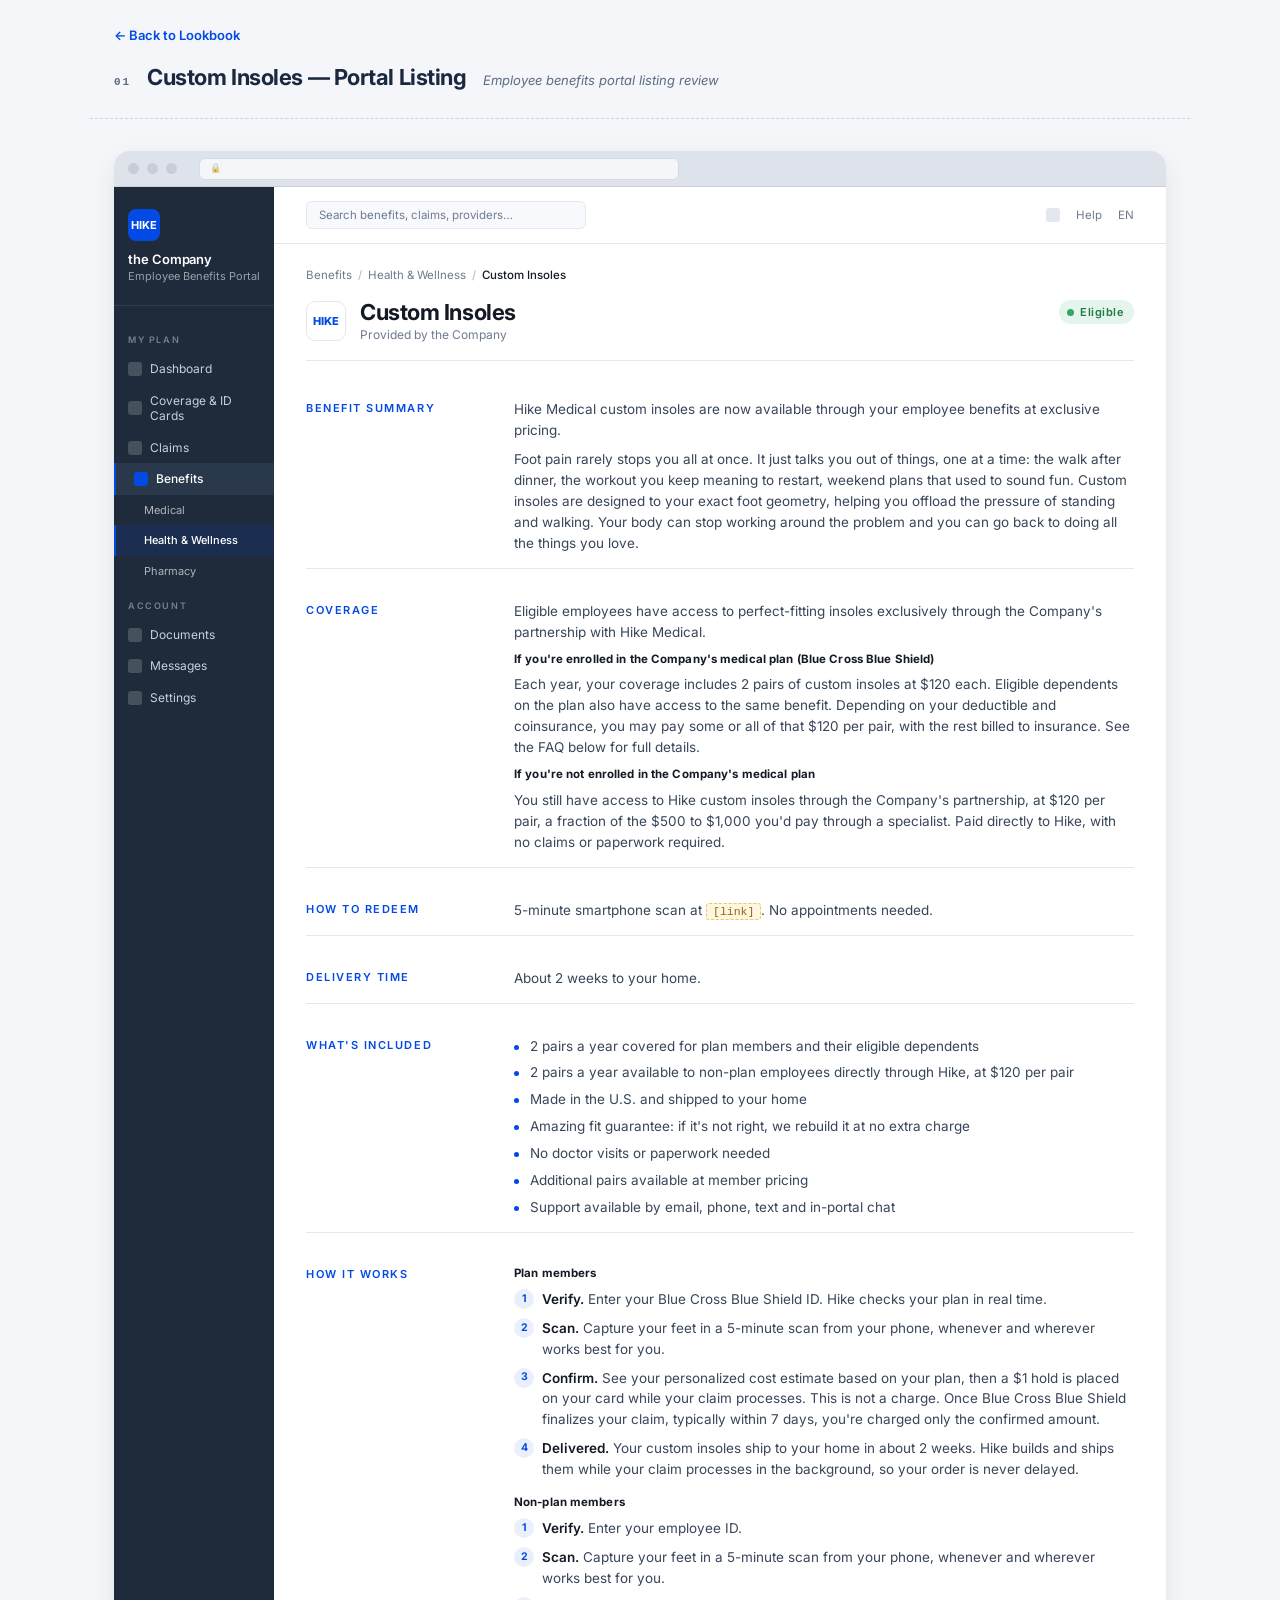
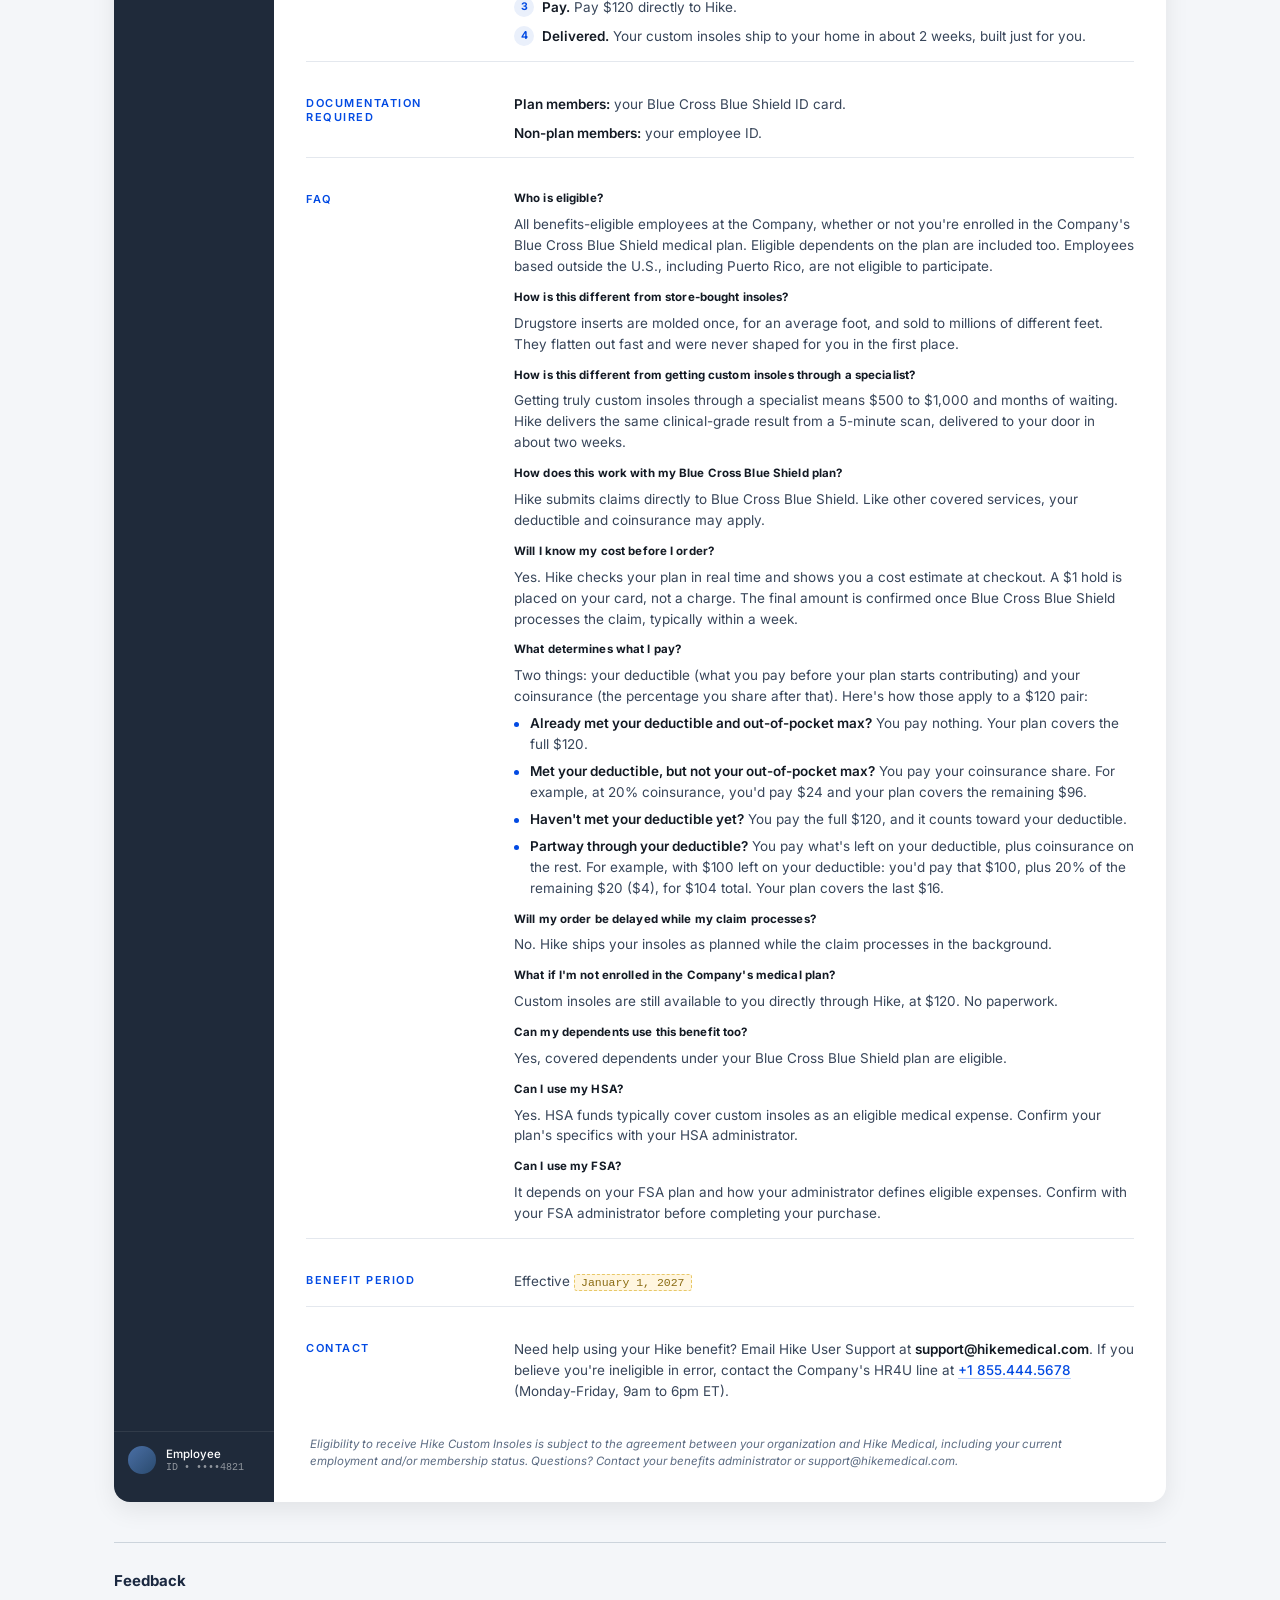
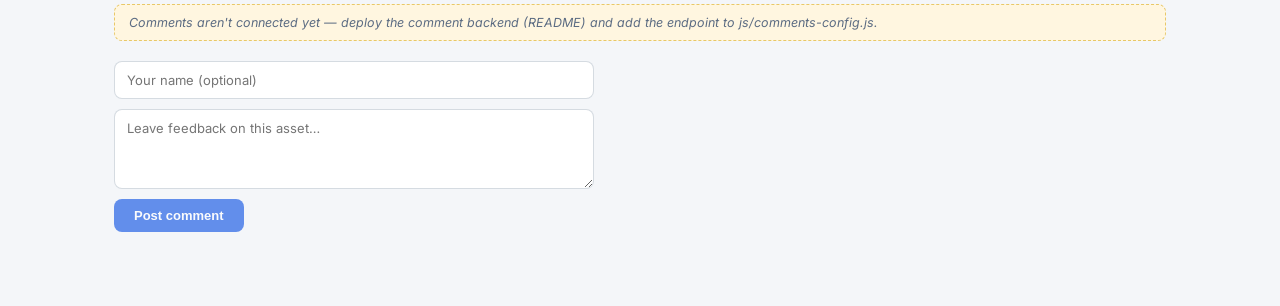
==== custom-insoles.html @ 2ae3ae47 "Add files via upload" ====
<!DOCTYPE html>
<html lang="en">
<head>
<meta charset="utf-8">
<meta name="viewport" content="width=device-width,initial-scale=1">
<title>Custom Insoles — Portal Listing Review | EMD Lookbook</title>
<link rel="preconnect" href="https://fonts.googleapis.com">
<link rel="preconnect" href="https://fonts.gstatic.com" crossorigin="">
<link href="https://fonts.googleapis.com/css2?family=Inter:wght@400;500;600;700&display=swap" rel="stylesheet">
<link rel="stylesheet" href="css/style.css">
<style>
  :root {
    --primary-navy: #1A3A5C;
    --accent-blue:  #2D6BE4;
    --hike-blue:    #024AE3;
    --light-bg:     #F4F6F9;
    --canvas-p:     #F0F2F5;
    --paper-p:      #FFFFFF;
    --body-text:    #1A2840;
    --muted:        #5B6B82;
    --hairline-p:   rgba(26, 58, 92, 0.10);
    --hairline-strong-p: rgba(26, 58, 92, 0.18);

    --portal-bg:        #EEF1F5;
    --portal-surface:   #FFFFFF;
    --portal-rail:      #1F2A3A;
    --portal-rail-soft: #2A384B;
    --portal-rail-text: #C8D0DC;
    --portal-accent:    #024AE3;
    --portal-ink:       #131A24;
    --portal-ink-2:     #38465A;
    --portal-muted:     #6E7B8F;
    --portal-line:      #E4E8EE;
    --portal-row-alt:   #F7F9FC;
    --portal-eligible-bg: #E5F5EC;
    --portal-eligible-fg: #1F7A45;
    --portal-eligible-dot: #2EA868;
  }
  img { max-width: 100%; display: block; }

  .pair { display: grid; grid-template-columns: 1fr; gap: 40px; align-items: start; max-width: 1400px; }
  .col { display: flex; flex-direction: column; }

  .portal {
    background: var(--portal-bg);
    border-radius: 16px;
    overflow: hidden;
    box-shadow: 0 8px 24px rgba(0,0,0,0.08);
    display: grid;
    grid-template-columns: 160px 1fr;
    min-height: 880px;
  }

  .portal-window {
    grid-column: 1 / -1;
    height: 36px;
    background: #DEE3EB;
    border-bottom: 1px solid #C8CFD9;
    display: flex; align-items: center;
    padding: 0 14px;
    gap: 8px;
  }
  .portal-window .dot { width: 11px; height: 11px; border-radius: 50%; background: #C9CED6; }
  .portal-window .url {
    margin-left: 14px;
    background: #F4F6F9;
    border: 1px solid #D5DBE4;
    border-radius: 6px;
    height: 22px;
    flex: 1;
    max-width: 480px;
    display: flex; align-items: center;
    padding: 0 10px;
    font-family: ui-monospace,'SF Mono',Menlo,monospace;
    font-size: 11px;
    color: var(--portal-muted);
  }
  .portal-window .url::before { content: "🔒"; font-size: 9px; margin-right: 6px; opacity: 0.6; }

  .portal-rail { background: var(--portal-rail); color: var(--portal-rail-text); padding: 22px 0; display: flex; flex-direction: column; }
  .portal-rail .brand { padding: 0 14px 22px; border-bottom: 1px solid rgba(255,255,255,0.08); margin-bottom: 14px; }
  .portal-rail .brand .org-mark {
    width: 32px; height: 32px;
    background: var(--portal-accent);
    border-radius: 8px;
    display: flex; align-items: center; justify-content: center;
    color: #fff; font-weight: 700; font-size: 11px;
    letter-spacing: -0.01em;
    margin-bottom: 10px;
  }
  .portal-rail .brand .org-name { font-size: 13px; font-weight: 600; color: #fff; letter-spacing: -0.005em; }
  .portal-rail .brand .org-sub { font-size: 11px; color: rgba(255,255,255,0.55); margin-top: 2px; }
  .portal-rail .nav-label { font-size: 9px; letter-spacing: 0.18em; text-transform: uppercase; font-weight: 600; color: rgba(255,255,255,0.4); padding: 14px 14px 8px; }
  .portal-rail nav a { display: flex; align-items: center; gap: 8px; padding: 8px 14px; font-size: 12px; color: var(--portal-rail-text); text-decoration: none; line-height: 1.3; }
  .portal-rail nav a .icn { width: 14px; height: 14px; flex-shrink: 0; border-radius: 3px; background: rgba(255,255,255,0.18); }
  .portal-rail nav a.active { background: var(--portal-rail-soft); color: #fff; font-weight: 500; border-left: 2px solid var(--portal-accent); padding-left: 18px; }
  .portal-rail nav a.active .icn { background: var(--portal-accent); }
  .portal-rail nav a.sub { padding-left: 30px; font-size: 11px; color: rgba(255,255,255,0.65); }
  .portal-rail nav a.sub.active { color: #fff; font-weight: 500; background: rgba(2,74,227,0.14); border-left: 2px solid var(--portal-accent); padding-left: 28px; }

  .portal-rail .member-card { margin-top: auto; padding: 14px 14px 6px; border-top: 1px solid rgba(255,255,255,0.08); display: flex; align-items: center; gap: 10px; }
  .portal-rail .member-card .avatar { width: 28px; height: 28px; border-radius: 50%; background: linear-gradient(135deg, #4A6FA5, #2A4A6E); flex-shrink: 0; }
  .portal-rail .member-card .who { font-size: 11.5px; color: #fff; font-weight: 500; }
  .portal-rail .member-card .id { font-size: 10px; color: rgba(255,255,255,0.5); font-family: ui-monospace,'SF Mono',Menlo,monospace; margin-top: 1px; }

  .portal-main { background: var(--portal-surface); padding: 0; display: flex; flex-direction: column; }
  .portal-topbar { display: flex; align-items: center; justify-content: space-between; padding: 14px 32px; border-bottom: 1px solid var(--portal-line); font-size: 12px; color: var(--portal-muted); }
  .portal-topbar .search { background: var(--portal-row-alt); border: 1px solid var(--portal-line); border-radius: 6px; padding: 6px 12px; width: 280px; font-size: 11.5px; color: var(--portal-muted); }
  .portal-topbar .top-right { display: flex; align-items: center; gap: 16px; font-size: 11.5px; }
  .portal-topbar .bell { width: 14px; height: 14px; border-radius: 3px; background: var(--portal-line); }

  .portal-body { padding: 24px 32px 32px; flex: 1; }
  .portal-crumbs { font-size: 11.5px; color: var(--portal-muted); margin-bottom: 18px; display: flex; align-items: center; gap: 6px; flex-wrap: wrap; }
  .portal-crumbs .sep { opacity: 0.55; }
  .portal-crumbs .here { color: var(--portal-ink); font-weight: 500; }

  .portal-header { display: flex; align-items: flex-start; justify-content: space-between; gap: 24px; padding-bottom: 18px; border-bottom: 1px solid var(--portal-line); margin-bottom: 24px; }
  .portal-title-row { display: flex; align-items: center; gap: 14px; }
  .portal-title-row .logo-mark { width: 40px; height: 40px; border-radius: 9px; background: #fff; border: 1px solid var(--portal-line); display: flex; align-items: center; justify-content: center; flex-shrink: 0; overflow: hidden; }
  .portal-title h3 { font-size: 22px; font-weight: 700; letter-spacing: -0.02em; color: var(--portal-ink); line-height: 1.15; }
  .portal-title .vendor { font-size: 12px; color: var(--portal-muted); margin-top: 2px; }

  .pill-eligible { display: inline-flex; align-items: center; gap: 6px; background: var(--portal-eligible-bg); color: var(--portal-eligible-fg); font-size: 11px; font-weight: 600; letter-spacing: 0.04em; padding: 5px 10px 5px 8px; border-radius: 999px; flex-shrink: 0; }
  .pill-eligible::before { content: ""; width: 7px; height: 7px; border-radius: 50%; background: var(--portal-eligible-dot); }

  .dl { display: grid; grid-template-columns: 1fr; gap: 18px; }
  .dl .row { display: grid; grid-template-columns: 180px 1fr; gap: 28px; padding: 14px 0; border-bottom: 1px solid var(--portal-line); align-items: start; }
  .dl .row:last-of-type { border-bottom: none; }
  .dl dt { font-size: 11px; letter-spacing: 0.14em; text-transform: uppercase; color: var(--portal-accent); font-weight: 600; padding-top: 2px; }
  .dl dd { font-size: 13.5px; line-height: 1.55; color: var(--portal-ink-2); }
  .dl dd p + p { margin-top: 8px; }
  .dl dd ul { list-style: none; padding: 0; margin: 0; display: flex; flex-direction: column; gap: 6px; }
  .dl dd ul li { position: relative; padding-left: 16px; }
  .dl dd ul li::before { content: ""; position: absolute; left: 0; top: 9px; width: 5px; height: 5px; background: var(--portal-accent); border-radius: 50%; }
  .dl dd ol { list-style: none; padding: 0; margin: 0; counter-reset: step; display: flex; flex-direction: column; gap: 8px; }
  .dl dd ol li { counter-increment: step; position: relative; padding-left: 28px; }
  .dl dd ol li::before { content: counter(step); position: absolute; left: 0; top: 0; width: 20px; height: 20px; background: #EAF0FB; color: var(--portal-accent); font-size: 10.5px; font-weight: 700; border-radius: 50%; display: flex; align-items: center; justify-content: center; font-family: 'Inter', sans-serif; }
  .dl dd a.url-link { color: var(--portal-accent); text-decoration: none; font-weight: 500; border-bottom: 1px solid rgba(2,74,227,0.25); }
  .dl dd .placeholder { background: #FFF6E0; color: #8A6B12; font-family: ui-monospace,'SF Mono',Menlo,monospace; font-size: 11.5px; padding: 1px 6px; border-radius: 3px; border: 1px dashed #E8C868; }
  .dl dd .strong { color: var(--portal-ink); font-weight: 600; }
  .dl dd .subhead { display: block; font-size: 11.5px; font-weight: 700; color: var(--portal-ink); margin-bottom: 6px; letter-spacing: 0.01em; }

  .portal-footer-info { margin-top: 24px; padding: 14px 16px; background: var(--portal-row-alt); border: 1px solid var(--portal-line); border-radius: 8px; display: flex; align-items: flex-start; gap: 12px; font-size: 12px; color: var(--portal-muted); line-height: 1.5; }
  .portal-footer-info .ico { width: 16px; height: 16px; flex-shrink: 0; border-radius: 50%; background: var(--portal-line); color: var(--portal-muted); font-size: 10px; font-weight: 700; display: flex; align-items: center; justify-content: center; margin-top: 1px; }

  .portal-disclaimer { margin-top: 20px; font-size: 11.5px; font-style: italic; color: var(--muted); line-height: 1.5; padding: 0 4px; }
</style>
</head>
<body>

<div class="subpage-bar"><a href="index.html">← Back to Lookbook</a></div>
<div class="subpage-title">
  <span class="num">01</span>
  <h2>Custom Insoles — Portal Listing</h2>
  <span class="desc">Employee benefits portal listing review</span>
</div>

<div class="subpage-content">

  <div style="max-width:1400px; margin:0 auto;">
    <div class="portal">
            <div class="portal-window">
              <span class="dot"></span><span class="dot"></span><span class="dot"></span>
              <div class="url"></div>
            </div>

            <aside class="portal-rail">
              <div class="brand">
                <div class="org-mark">HIKE</div>
                <div class="org-name">the Company</div>
                <div class="org-sub">Employee Benefits Portal</div>
              </div>
              <div class="nav-label">My Plan</div>
              <nav>
                <a href="#"><span class="icn"></span>Dashboard</a>
                <a href="#"><span class="icn"></span>Coverage &amp; ID Cards</a>
                <a href="#"><span class="icn"></span>Claims</a>
                <a href="#" class="active"><span class="icn"></span>Benefits</a>
                <a href="#" class="sub">Medical</a>
                <a href="#" class="sub active">Health &amp; Wellness</a>
                <a href="#" class="sub">Pharmacy</a>
              </nav>
              <div class="nav-label">Account</div>
              <nav>
                <a href="#"><span class="icn"></span>Documents</a>
                <a href="#"><span class="icn"></span>Messages</a>
                <a href="#"><span class="icn"></span>Settings</a>
              </nav>

              <div class="member-card">
                <div class="avatar"></div>
                <div>
                  <div class="who">Employee</div>
                  <div class="id">ID • ••••4821</div>
                </div>
              </div>
            </aside>

            <div class="portal-main">
              <div class="portal-topbar">
                <div class="search">Search benefits, claims, providers…</div>
                <div class="top-right">
                  <span class="bell"></span>
                  <span>Help</span>
                  <span>EN</span>
                </div>
              </div>

              <div class="portal-body">
                <div class="portal-crumbs">
                  <span>Benefits</span><span class="sep">/</span>
                  <span>Health &amp; Wellness</span><span class="sep">/</span>
                  <span class="here">Custom Insoles</span>
                </div>

                <div class="portal-header">
                  <div class="portal-title-row">
                    <div class="logo-mark"><span style="font-family:Inter,sans-serif;font-weight:800;font-size:11px;letter-spacing:-0.02em;color:#024AE3;">HIKE</span></div>
                    <div class="portal-title">
                      <h3>Custom Insoles</h3>
                      <div class="vendor">Provided by the Company</div>
                    </div>
                  </div>
                  <span class="pill-eligible">Eligible</span>
                </div>

                <dl class="dl">
                  <div class="row">
                    <dt>Benefit Summary</dt>
                    <dd>
                      <p>Hike Medical custom insoles are now available through your employee benefits at exclusive pricing.</p>
                      <p>Foot pain rarely stops you all at once. It just talks you out of things, one at a time: the walk after dinner, the workout you keep meaning to restart, weekend plans that used to sound fun. Custom insoles are designed to your exact foot geometry, helping you offload the pressure of standing and walking. Your body can stop working around the problem and you can go back to doing all the things you love.</p>
                    </dd>
                  </div>

                  <div class="row">
                    <dt>Coverage</dt>
                    <dd>
                      <p>Eligible employees have access to perfect-fitting insoles exclusively through the Company's partnership with Hike Medical.</p>
                      <p><span class="subhead">If you're enrolled in the Company's medical plan (Blue Cross Blue Shield)</span>Each year, your coverage includes 2 pairs of custom insoles at $120 each. Eligible dependents on the plan also have access to the same benefit. Depending on your deductible and coinsurance, you may pay some or all of that $120 per pair, with the rest billed to insurance. See the FAQ below for full details.</p>
                      <p><span class="subhead">If you're not enrolled in the Company's medical plan</span>You still have access to Hike custom insoles through the Company's partnership, at $120 per pair, a fraction of the $500 to $1,000 you'd pay through a specialist. Paid directly to Hike, with no claims or paperwork required.</p>
                    </dd>
                  </div>

                  <div class="row">
                    <dt>How to Redeem</dt>
                    <dd>5-minute smartphone scan at <span class="placeholder">[link]</span>. No appointments needed.</dd>
                  </div>

                  <div class="row">
                    <dt>Delivery Time</dt>
                    <dd>About 2 weeks to your home.</dd>
                  </div>

                  <div class="row">
                    <dt>What's Included</dt>
                    <dd>
                      <ul>
                        <li>2 pairs a year covered for plan members and their eligible dependents</li>
                        <li>2 pairs a year available to non-plan employees directly through Hike, at $120 per pair</li>
                        <li>Made in the U.S. and shipped to your home</li>
                        <li>Amazing fit guarantee: if it's not right, we rebuild it at no extra charge</li>
                        <li>No doctor visits or paperwork needed</li>
                        <li>Additional pairs available at member pricing</li>
                        <li>Support available by email, phone, text and in-portal chat</li>
                      </ul>
                    </dd>
                  </div>

                  <div class="row">
                    <dt>How It Works</dt>
                    <dd>
                      <p><span class="subhead">Plan members</span></p>
                      <ol>
                        <li><span class="strong">Verify.</span> Enter your Blue Cross Blue Shield ID. Hike checks your plan in real time.</li>
                        <li><span class="strong">Scan.</span> Capture your feet in a 5-minute scan from your phone, whenever and wherever works best for you.</li>
                        <li><span class="strong">Confirm.</span> See your personalized cost estimate based on your plan, then a $1 hold is placed on your card while your claim processes. This is not a charge. Once Blue Cross Blue Shield finalizes your claim, typically within 7 days, you're charged only the confirmed amount.</li>
                        <li><span class="strong">Delivered.</span> Your custom insoles ship to your home in about 2 weeks. Hike builds and ships them while your claim processes in the background, so your order is never delayed.</li>
                      </ol>
                      <p style="margin-top:14px;"><span class="subhead">Non-plan members</span></p>
                      <ol>
                        <li><span class="strong">Verify.</span> Enter your employee ID.</li>
                        <li><span class="strong">Scan.</span> Capture your feet in a 5-minute scan from your phone, whenever and wherever works best for you.</li>
                        <li><span class="strong">Pay.</span> Pay $120 directly to Hike.</li>
                        <li><span class="strong">Delivered.</span> Your custom insoles ship to your home in about 2 weeks, built just for you.</li>
                      </ol>
                    </dd>
                  </div>

                  <div class="row">
                    <dt>Documentation Required</dt>
                    <dd>
                      <p><span class="strong">Plan members:</span> your Blue Cross Blue Shield ID card.</p>
                      <p style="margin-top:8px;"><span class="strong">Non-plan members:</span> your employee ID.</p>
                    </dd>
                  </div>

                  <div class="row">
                    <dt>FAQ</dt>
                    <dd>
                      <p><span class="subhead">Who is eligible?</span>All benefits-eligible employees at the Company, whether or not you're enrolled in the Company's Blue Cross Blue Shield medical plan. Eligible dependents on the plan are included too. Employees based outside the U.S., including Puerto Rico, are not eligible to participate.</p>
                      <p style="margin-top:12px;"><span class="subhead">How is this different from store-bought insoles?</span>Drugstore inserts are molded once, for an average foot, and sold to millions of different feet. They flatten out fast and were never shaped for you in the first place.</p>
                      <p style="margin-top:12px;"><span class="subhead">How is this different from getting custom insoles through a specialist?</span>Getting truly custom insoles through a specialist means $500 to $1,000 and months of waiting. Hike delivers the same clinical-grade result from a 5-minute scan, delivered to your door in about two weeks.</p>
                      <p style="margin-top:12px;"><span class="subhead">How does this work with my Blue Cross Blue Shield plan?</span>Hike submits claims directly to Blue Cross Blue Shield. Like other covered services, your deductible and coinsurance may apply.</p>
                      <p style="margin-top:12px;"><span class="subhead">Will I know my cost before I order?</span>Yes. Hike checks your plan in real time and shows you a cost estimate at checkout. A $1 hold is placed on your card, not a charge. The final amount is confirmed once Blue Cross Blue Shield processes the claim, typically within a week.</p>
                      <p style="margin-top:12px;"><span class="subhead">What determines what I pay?</span>Two things: your deductible (what you pay before your plan starts contributing) and your coinsurance (the percentage you share after that). Here's how those apply to a $120 pair:</p>
                      <ul style="margin-top:6px;">
                        <li><span class="strong">Already met your deductible and out-of-pocket max?</span> You pay nothing. Your plan covers the full $120.</li>
                        <li><span class="strong">Met your deductible, but not your out-of-pocket max?</span> You pay your coinsurance share. For example, at 20% coinsurance, you'd pay $24 and your plan covers the remaining $96.</li>
                        <li><span class="strong">Haven't met your deductible yet?</span> You pay the full $120, and it counts toward your deductible.</li>
                        <li><span class="strong">Partway through your deductible?</span> You pay what's left on your deductible, plus coinsurance on the rest. For example, with $100 left on your deductible: you'd pay that $100, plus 20% of the remaining $20 ($4), for $104 total. Your plan covers the last $16.</li>
                      </ul>
                      <p style="margin-top:12px;"><span class="subhead">Will my order be delayed while my claim processes?</span>No. Hike ships your insoles as planned while the claim processes in the background.</p>
                      <p style="margin-top:12px;"><span class="subhead">What if I'm not enrolled in the Company's medical plan?</span>Custom insoles are still available to you directly through Hike, at $120. No paperwork.</p>
                      <p style="margin-top:12px;"><span class="subhead">Can my dependents use this benefit too?</span>Yes, covered dependents under your Blue Cross Blue Shield plan are eligible.</p>
                      <p style="margin-top:12px;"><span class="subhead">Can I use my HSA?</span>Yes. HSA funds typically cover custom insoles as an eligible medical expense. Confirm your plan's specifics with your HSA administrator.</p>
                      <p style="margin-top:12px;"><span class="subhead">Can I use my FSA?</span>It depends on your FSA plan and how your administrator defines eligible expenses. Confirm with your FSA administrator before completing your purchase.</p>
                    </dd>
                  </div>

                  <div class="row">
                    <dt>Benefit Period</dt>
                    <dd>Effective <span class="placeholder">January 1, 2027</span></dd>
                  </div>

                  <div class="row">
                    <dt>Contact</dt>
                    <dd>Need help using your Hike benefit? Email Hike User Support at <span class="strong">support@hikemedical.com</span>. If you believe you're ineligible in error, contact the Company's HR4U line at <a class="url-link" href="tel:+18554445678">+1 855.444.5678</a> (Monday-Friday, 9am to 6pm ET).</dd>
                  </div>
                </dl>

                <p class="portal-disclaimer">
                  Eligibility to receive Hike Custom Insoles is subject to the agreement between your organization and Hike Medical, including your current employment and/or membership status. Questions? Contact your benefits administrator or support@hikemedical.com.
                </p>
              </div>
            </div>
          </div>
    </div>

  <div id="comments-root" data-page="custom-insoles"></div>
</div>

<script src="js/comments-config.js"></script>
<script src="js/comments.js"></script>
<script src="js/nav.js"></script>
</body>
</html>
---- css/style.css ----
/* EMD Lookbook — shared styles */

:root {
  --client-accent: #024AE3;
  --client-accent-dark: #0139AD;
  --ink: #1A2840;
  --text-gray: #5B6B82;
  --hairline: rgba(26, 58, 92, 0.10);
  --hairline-strong: rgba(26, 58, 92, 0.18);
  --paper: #FFFFFF;
  --canvas: #F4F6F9;
}

* { box-sizing: border-box; margin: 0; padding: 0; }

html, body {
  background: var(--canvas);
  color: var(--ink);
  font-family: 'Inter', system-ui, sans-serif;
  -webkit-font-smoothing: antialiased;
}

img { max-width: 100%; display: block; }
a { color: var(--client-accent); }

/* ---------- Hub (index.html) ---------- */

.hub-shell { max-width: 1100px; margin: 0 auto; padding: 64px 24px 96px; }

.hub-header { text-align: center; margin-bottom: 56px; }
.hub-header .eyebrow {
  font-size: 11px; letter-spacing: 0.18em; text-transform: uppercase;
  font-weight: 600; color: var(--client-accent); margin-bottom: 10px;
}
.hub-header h1 { font-size: 32px; font-weight: 700; letter-spacing: -0.02em; margin-bottom: 10px; }
.hub-header p { font-size: 14px; color: var(--text-gray); max-width: 560px; margin: 0 auto; }

.card-grid {
  display: grid;
  grid-template-columns: repeat(auto-fill, minmax(260px, 1fr));
  gap: 20px;
}

.asset-card {
  display: block; text-decoration: none; color: inherit;
  background: var(--paper);
  border: 1px solid var(--hairline-strong);
  border-radius: 14px;
  padding: 22px 20px;
  transition: transform .15s, box-shadow .15s;
}
.asset-card:hover { transform: translateY(-2px); box-shadow: 0 10px 30px rgba(16,24,40,0.10); }
.asset-card .num {
  font-family: ui-monospace, 'SF Mono', Menlo, monospace;
  font-size: 11px; color: var(--text-gray); letter-spacing: 0.14em;
  text-transform: uppercase; font-weight: 600; display: block; margin-bottom: 10px;
}
.asset-card h3 { font-size: 17px; font-weight: 700; letter-spacing: -0.01em; margin-bottom: 6px; }
.asset-card p { font-size: 13px; color: var(--text-gray); line-height: 1.5; }

/* ---------- Subpage chrome (every asset page) ---------- */

.subpage-bar { max-width: 1100px; margin: 0 auto; padding: 24px 24px 0; }
.subpage-bar a {
  font-size: 13px; font-weight: 600; color: var(--client-accent); text-decoration: none;
}
.subpage-bar a:hover { text-decoration: underline; }

.subpage-title {
  max-width: 1100px; margin: 0 auto; padding: 20px 24px 28px;
  border-bottom: 1px dashed var(--hairline-strong);
  display: flex; align-items: baseline; gap: 16px; flex-wrap: wrap;
}
.subpage-title .num {
  font-family: ui-monospace, 'SF Mono', Menlo, monospace;
  font-size: 11px; color: var(--text-gray); letter-spacing: 0.18em;
  text-transform: uppercase; font-weight: 600;
}
.subpage-title h2 { font-size: 22px; font-weight: 700; letter-spacing: -0.02em; }
.subpage-title .desc { font-size: 13px; color: var(--text-gray); font-style: italic; }

.subpage-content { max-width: 1100px; margin: 0 auto; padding: 32px 24px 64px; }

/* ---------- Generic browser-chrome frame (HTML-recreation pattern) ---------- */

.frame { background: #F0F2F5; border-radius: 16px; overflow: hidden; box-shadow: 0 8px 24px rgba(0,0,0,0.08); }
.frame-chrome {
  height: 36px; background: #DEE3EB; border-bottom: 1px solid #C8CFD9;
  display: flex; align-items: center; padding: 0 14px; gap: 8px;
}
.frame-chrome .dot { width: 11px; height: 11px; border-radius: 50%; background: #C9CED6; }

/* ---------- Comment widget ---------- */

#comments-root { margin-top: 40px; padding-top: 28px; border-top: 1px solid var(--hairline-strong); }
.comments-heading { font-size: 15px; font-weight: 700; margin-bottom: 14px; }
.comments-list { display: flex; flex-direction: column; gap: 12px; margin-bottom: 20px; }
.comment-item {
  background: var(--paper); border: 1px solid var(--hairline);
  border-radius: 10px; padding: 12px 14px;
}
.comment-item .meta { display: flex; justify-content: space-between; gap: 12px; margin-bottom: 4px; }
.comment-item .name { font-size: 12.5px; font-weight: 700; color: var(--ink); }
.comment-item .time { font-size: 11.5px; color: var(--text-gray); }
.comment-item .text { font-size: 13px; line-height: 1.5; color: var(--ink); white-space: pre-wrap; }
.comments-empty { font-size: 13px; color: var(--text-gray); font-style: italic; margin-bottom: 20px; }

.comment-form { display: flex; flex-direction: column; gap: 10px; max-width: 480px; }
.comment-form input, .comment-form textarea {
  font-family: inherit; font-size: 13px; padding: 10px 12px;
  border: 1px solid var(--hairline-strong); border-radius: 8px; background: var(--paper); color: var(--ink);
}
.comment-form textarea { min-height: 80px; resize: vertical; }
.comment-form button {
  align-self: flex-start; font-size: 13px; font-weight: 700; color: #fff;
  background: var(--client-accent); border: none; border-radius: 8px;
  padding: 9px 20px; cursor: pointer;
}
.comment-form button:hover { background: var(--client-accent-dark); }
.comment-form button:disabled { opacity: 0.6; cursor: not-allowed; }
.comments-status { font-size: 12px; color: var(--text-gray); }
.comments-status.error { color: #B4232A; }
.comments-disabled-note {
  font-size: 12.5px; color: var(--text-gray); font-style: italic;
  background: #FFF6E0; border: 1px dashed #E8C868; border-radius: 8px; padding: 10px 14px;
}
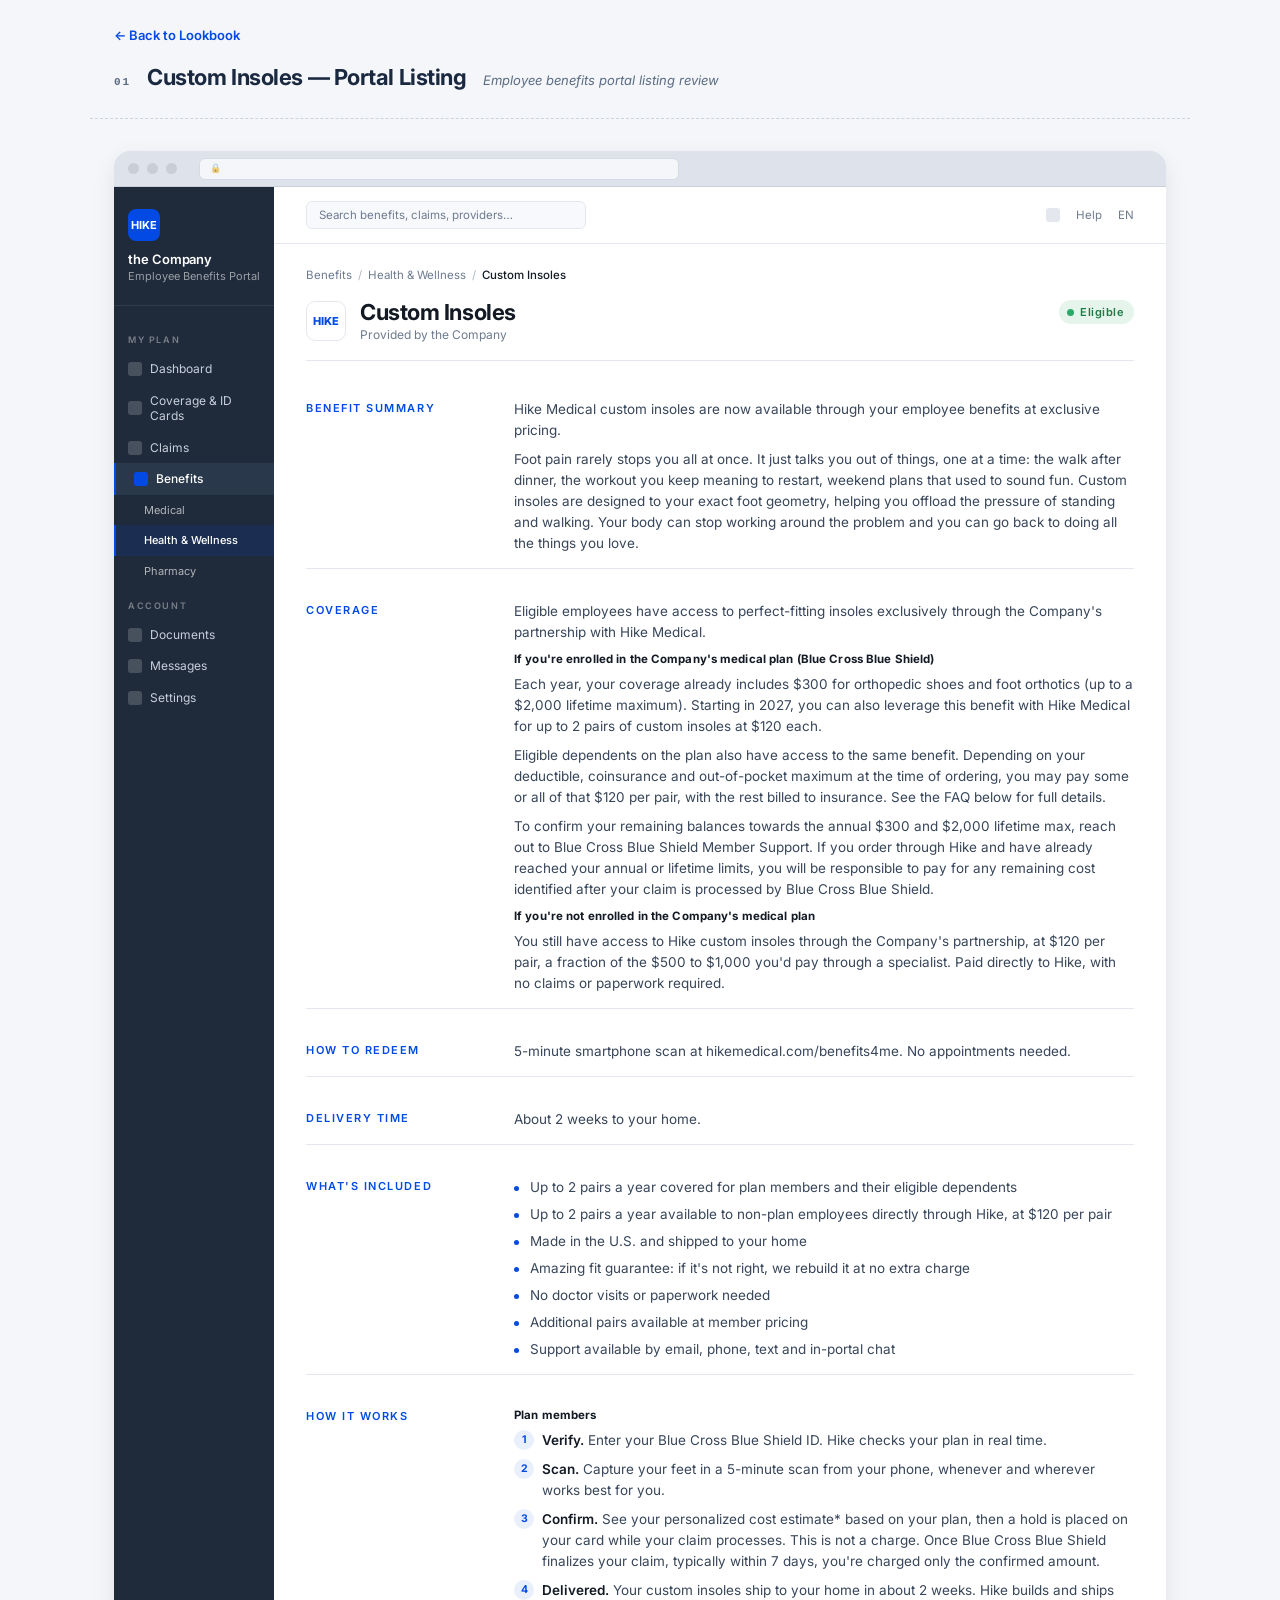
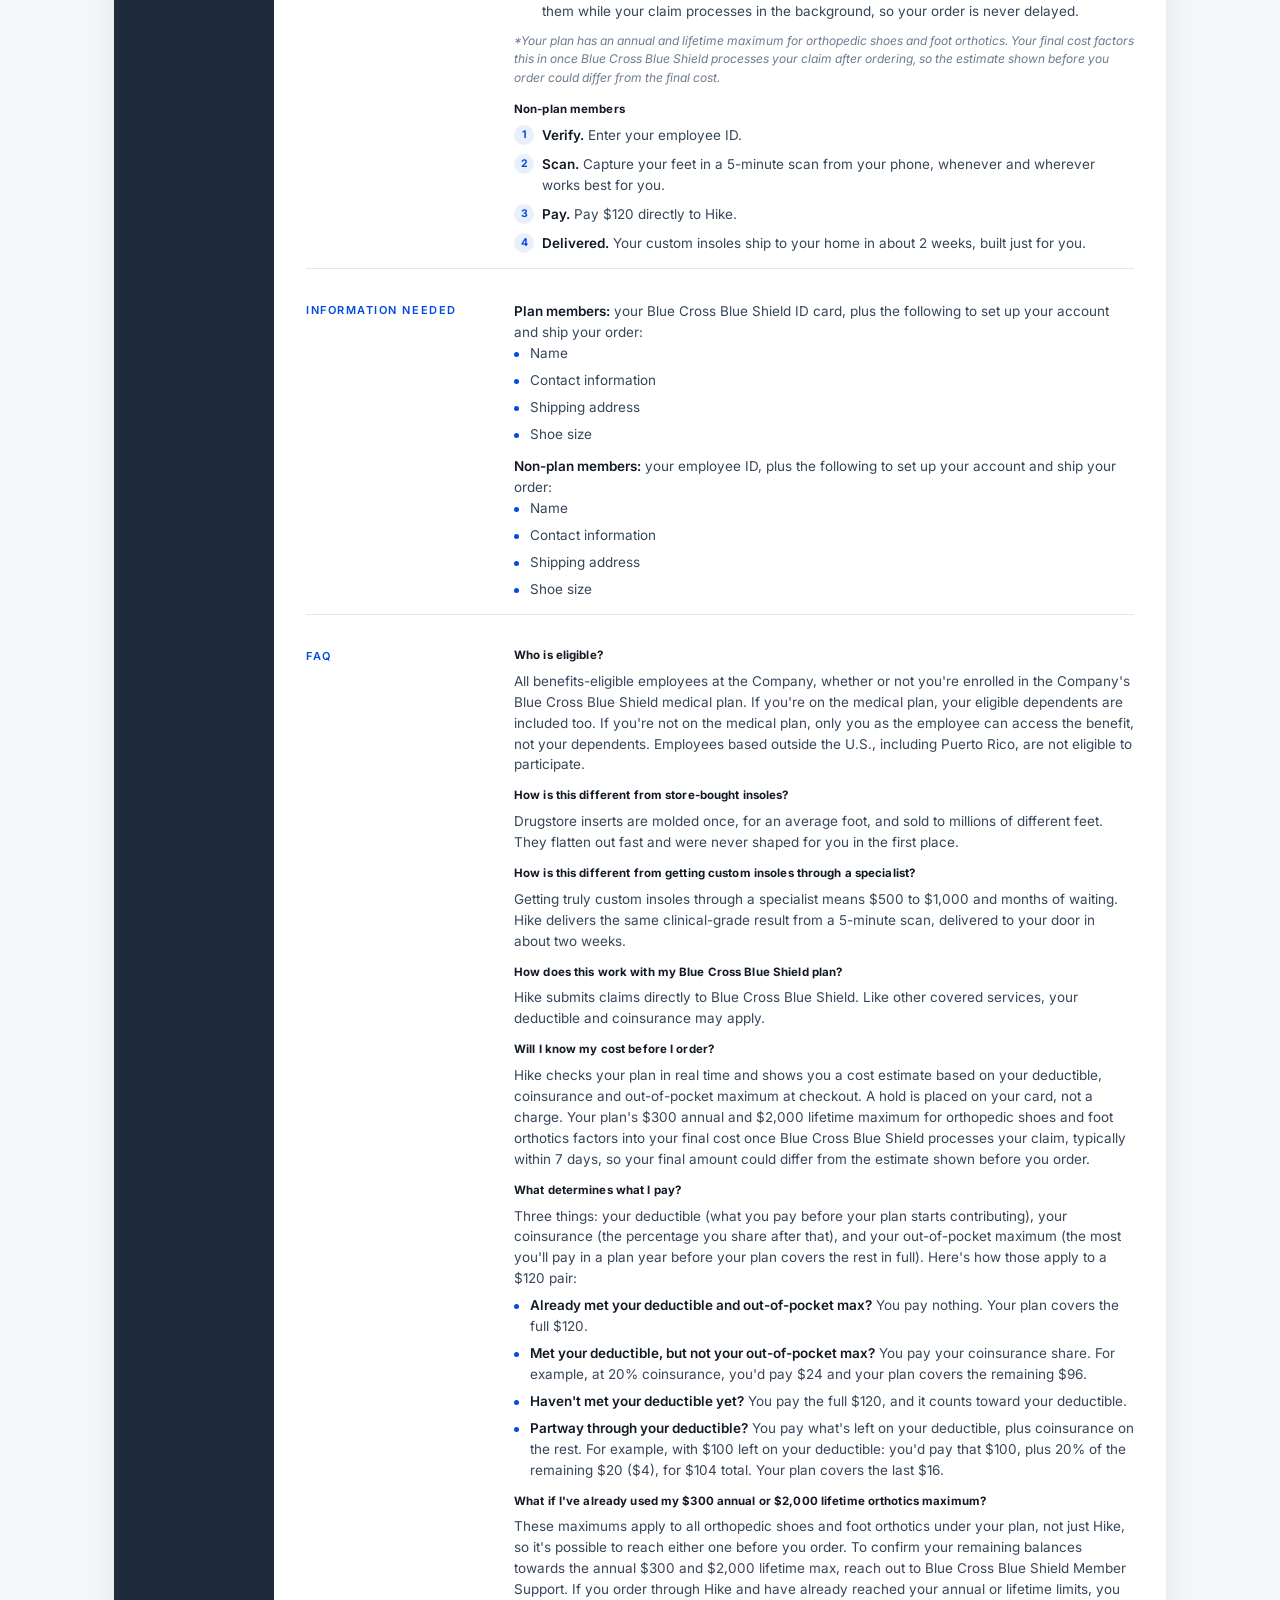
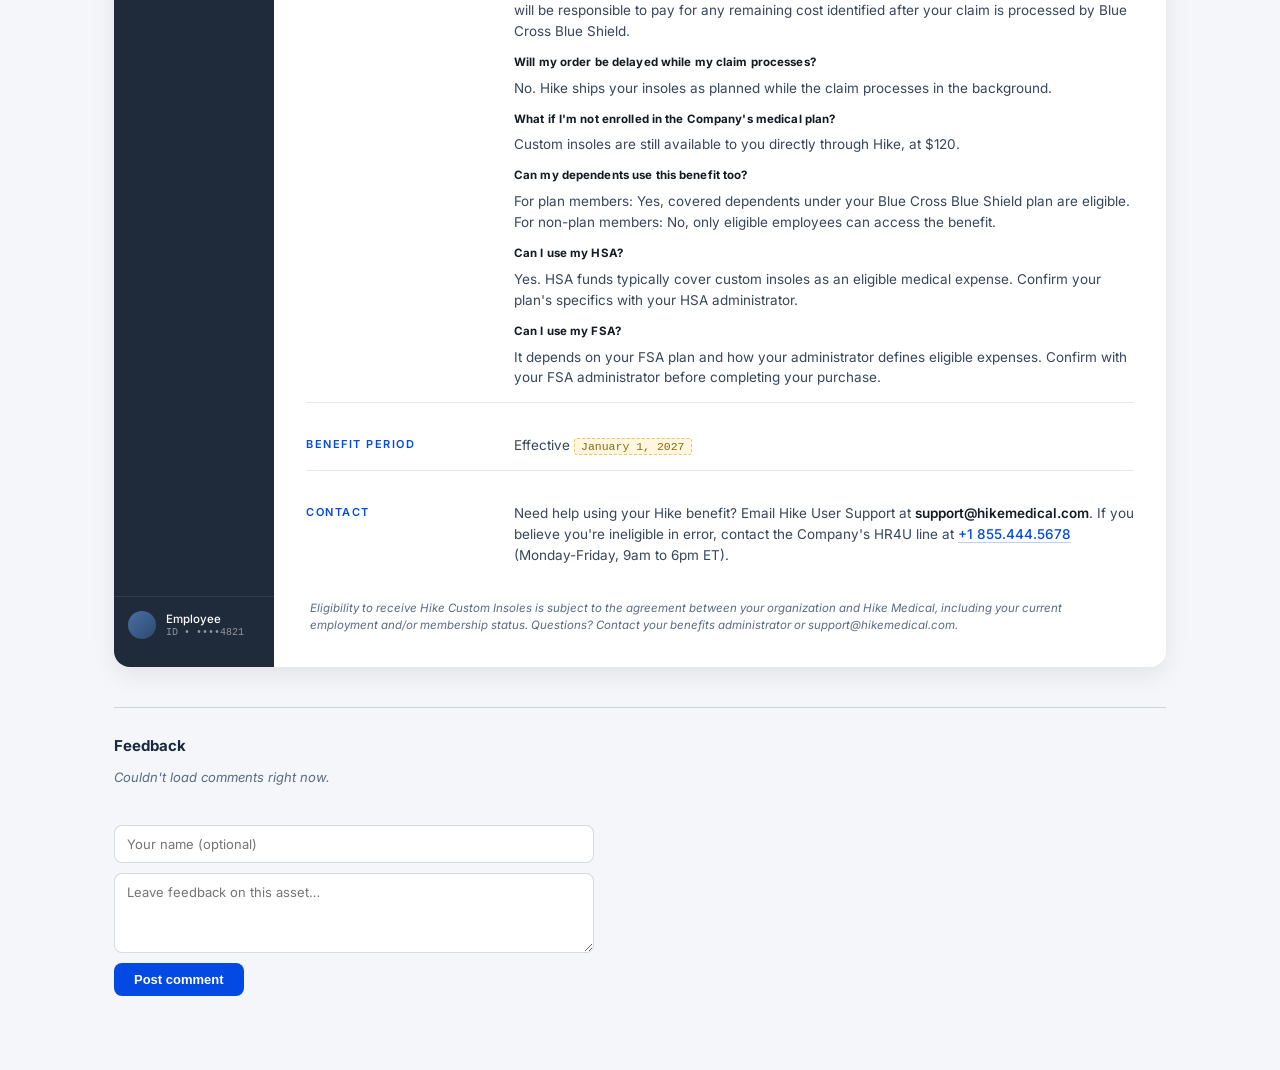
==== commit fc5af9f6: "Update custom-insoles.html" ====
--- a/custom-insoles.html
+++ b/custom-insoles.html
@@ -237,14 +237,16 @@
                     <dt>Coverage</dt>
                     <dd>
                       <p>Eligible employees have access to perfect-fitting insoles exclusively through the Company's partnership with Hike Medical.</p>
-                      <p><span class="subhead">If you're enrolled in the Company's medical plan (Blue Cross Blue Shield)</span>Each year, your coverage includes 2 pairs of custom insoles at $120 each. Eligible dependents on the plan also have access to the same benefit. Depending on your deductible and coinsurance, you may pay some or all of that $120 per pair, with the rest billed to insurance. See the FAQ below for full details.</p>
+                      <p><span class="subhead">If you're enrolled in the Company's medical plan (Blue Cross Blue Shield)</span>Each year, your coverage already includes $300 for orthopedic shoes and foot orthotics (up to a $2,000 lifetime maximum). Starting in 2027, you can also leverage this benefit with Hike Medical for up to 2 pairs of custom insoles at $120 each.</p>
+                      <p>Eligible dependents on the plan also have access to the same benefit. Depending on your deductible, coinsurance and out-of-pocket maximum at the time of ordering, you may pay some or all of that $120 per pair, with the rest billed to insurance. See the FAQ below for full details.</p>
+                      <p>To confirm your remaining balances towards the annual $300 and $2,000 lifetime max, reach out to Blue Cross Blue Shield Member Support. If you order through Hike and have already reached your annual or lifetime limits, you will be responsible to pay for any remaining cost identified after your claim is processed by Blue Cross Blue Shield.</p>
                       <p><span class="subhead">If you're not enrolled in the Company's medical plan</span>You still have access to Hike custom insoles through the Company's partnership, at $120 per pair, a fraction of the $500 to $1,000 you'd pay through a specialist. Paid directly to Hike, with no claims or paperwork required.</p>
                     </dd>
                   </div>
 
                   <div class="row">
                     <dt>How to Redeem</dt>
-                    <dd>5-minute smartphone scan at <span class="placeholder">[link]</span>. No appointments needed.</dd>
+                    <dd>5-minute smartphone scan at hikemedical.com/benefits4me. No appointments needed.</dd>
                   </div>
 
                   <div class="row">
@@ -256,8 +258,8 @@
                     <dt>What's Included</dt>
                     <dd>
                       <ul>
-                        <li>2 pairs a year covered for plan members and their eligible dependents</li>
-                        <li>2 pairs a year available to non-plan employees directly through Hike, at $120 per pair</li>
+                        <li>Up to 2 pairs a year covered for plan members and their eligible dependents</li>
+                        <li>Up to 2 pairs a year available to non-plan employees directly through Hike, at $120 per pair</li>
                         <li>Made in the U.S. and shipped to your home</li>
                         <li>Amazing fit guarantee: if it's not right, we rebuild it at no extra charge</li>
                         <li>No doctor visits or paperwork needed</li>
@@ -274,9 +276,10 @@
                       <ol>
                         <li><span class="strong">Verify.</span> Enter your Blue Cross Blue Shield ID. Hike checks your plan in real time.</li>
                         <li><span class="strong">Scan.</span> Capture your feet in a 5-minute scan from your phone, whenever and wherever works best for you.</li>
-                        <li><span class="strong">Confirm.</span> See your personalized cost estimate based on your plan, then a $1 hold is placed on your card while your claim processes. This is not a charge. Once Blue Cross Blue Shield finalizes your claim, typically within 7 days, you're charged only the confirmed amount.</li>
+                        <li><span class="strong">Confirm.</span> See your personalized cost estimate* based on your plan, then a hold is placed on your card while your claim processes. This is not a charge. Once Blue Cross Blue Shield finalizes your claim, typically within 7 days, you're charged only the confirmed amount.</li>
                         <li><span class="strong">Delivered.</span> Your custom insoles ship to your home in about 2 weeks. Hike builds and ships them while your claim processes in the background, so your order is never delayed.</li>
                       </ol>
+                      <p style="margin-top:10px; font-size:12px; color:var(--portal-muted); font-style:italic;">*Your plan has an annual and lifetime maximum for orthopedic shoes and foot orthotics. Your final cost factors this in once Blue Cross Blue Shield processes your claim after ordering, so the estimate shown before you order could differ from the final cost.</p>
                       <p style="margin-top:14px;"><span class="subhead">Non-plan members</span></p>
                       <ol>
                         <li><span class="strong">Verify.</span> Enter your employee ID.</li>
@@ -288,31 +291,44 @@
                   </div>
 
                   <div class="row">
-                    <dt>Documentation Required</dt>
-                    <dd>
-                      <p><span class="strong">Plan members:</span> your Blue Cross Blue Shield ID card.</p>
-                      <p style="margin-top:8px;"><span class="strong">Non-plan members:</span> your employee ID.</p>
+                    <dt>Information Needed</dt>
+                    <dd>
+                      <p><span class="strong">Plan members:</span> your Blue Cross Blue Shield ID card, plus the following to set up your account and ship your order:</p>
+                      <ul>
+                        <li>Name</li>
+                        <li>Contact information</li>
+                        <li>Shipping address</li>
+                        <li>Shoe size</li>
+                      </ul>
+                      <p style="margin-top:12px;"><span class="strong">Non-plan members:</span> your employee ID, plus the following to set up your account and ship your order:</p>
+                      <ul>
+                        <li>Name</li>
+                        <li>Contact information</li>
+                        <li>Shipping address</li>
+                        <li>Shoe size</li>
+                      </ul>
                     </dd>
                   </div>
 
                   <div class="row">
                     <dt>FAQ</dt>
                     <dd>
-                      <p><span class="subhead">Who is eligible?</span>All benefits-eligible employees at the Company, whether or not you're enrolled in the Company's Blue Cross Blue Shield medical plan. Eligible dependents on the plan are included too. Employees based outside the U.S., including Puerto Rico, are not eligible to participate.</p>
+                      <p><span class="subhead">Who is eligible?</span>All benefits-eligible employees at the Company, whether or not you're enrolled in the Company's Blue Cross Blue Shield medical plan. If you're on the medical plan, your eligible dependents are included too. If you're not on the medical plan, only you as the employee can access the benefit, not your dependents. Employees based outside the U.S., including Puerto Rico, are not eligible to participate.</p>
                       <p style="margin-top:12px;"><span class="subhead">How is this different from store-bought insoles?</span>Drugstore inserts are molded once, for an average foot, and sold to millions of different feet. They flatten out fast and were never shaped for you in the first place.</p>
                       <p style="margin-top:12px;"><span class="subhead">How is this different from getting custom insoles through a specialist?</span>Getting truly custom insoles through a specialist means $500 to $1,000 and months of waiting. Hike delivers the same clinical-grade result from a 5-minute scan, delivered to your door in about two weeks.</p>
                       <p style="margin-top:12px;"><span class="subhead">How does this work with my Blue Cross Blue Shield plan?</span>Hike submits claims directly to Blue Cross Blue Shield. Like other covered services, your deductible and coinsurance may apply.</p>
-                      <p style="margin-top:12px;"><span class="subhead">Will I know my cost before I order?</span>Yes. Hike checks your plan in real time and shows you a cost estimate at checkout. A $1 hold is placed on your card, not a charge. The final amount is confirmed once Blue Cross Blue Shield processes the claim, typically within a week.</p>
-                      <p style="margin-top:12px;"><span class="subhead">What determines what I pay?</span>Two things: your deductible (what you pay before your plan starts contributing) and your coinsurance (the percentage you share after that). Here's how those apply to a $120 pair:</p>
+                      <p style="margin-top:12px;"><span class="subhead">Will I know my cost before I order?</span>Hike checks your plan in real time and shows you a cost estimate based on your deductible, coinsurance and out-of-pocket maximum at checkout. A hold is placed on your card, not a charge. Your plan's $300 annual and $2,000 lifetime maximum for orthopedic shoes and foot orthotics factors into your final cost once Blue Cross Blue Shield processes your claim, typically within 7 days, so your final amount could differ from the estimate shown before you order.</p>
+                      <p style="margin-top:12px;"><span class="subhead">What determines what I pay?</span>Three things: your deductible (what you pay before your plan starts contributing), your coinsurance (the percentage you share after that), and your out-of-pocket maximum (the most you'll pay in a plan year before your plan covers the rest in full). Here's how those apply to a $120 pair:</p>
                       <ul style="margin-top:6px;">
                         <li><span class="strong">Already met your deductible and out-of-pocket max?</span> You pay nothing. Your plan covers the full $120.</li>
                         <li><span class="strong">Met your deductible, but not your out-of-pocket max?</span> You pay your coinsurance share. For example, at 20% coinsurance, you'd pay $24 and your plan covers the remaining $96.</li>
                         <li><span class="strong">Haven't met your deductible yet?</span> You pay the full $120, and it counts toward your deductible.</li>
                         <li><span class="strong">Partway through your deductible?</span> You pay what's left on your deductible, plus coinsurance on the rest. For example, with $100 left on your deductible: you'd pay that $100, plus 20% of the remaining $20 ($4), for $104 total. Your plan covers the last $16.</li>
                       </ul>
+                      <p style="margin-top:12px;"><span class="subhead">What if I've already used my $300 annual or $2,000 lifetime orthotics maximum?</span>These maximums apply to all orthopedic shoes and foot orthotics under your plan, not just Hike, so it's possible to reach either one before you order. To confirm your remaining balances towards the annual $300 and $2,000 lifetime max, reach out to Blue Cross Blue Shield Member Support. If you order through Hike and have already reached your annual or lifetime limits, you will be responsible to pay for any remaining cost identified after your claim is processed by Blue Cross Blue Shield.</p>
                       <p style="margin-top:12px;"><span class="subhead">Will my order be delayed while my claim processes?</span>No. Hike ships your insoles as planned while the claim processes in the background.</p>
-                      <p style="margin-top:12px;"><span class="subhead">What if I'm not enrolled in the Company's medical plan?</span>Custom insoles are still available to you directly through Hike, at $120. No paperwork.</p>
-                      <p style="margin-top:12px;"><span class="subhead">Can my dependents use this benefit too?</span>Yes, covered dependents under your Blue Cross Blue Shield plan are eligible.</p>
+                      <p style="margin-top:12px;"><span class="subhead">What if I'm not enrolled in the Company's medical plan?</span>Custom insoles are still available to you directly through Hike, at $120.</p>
+                      <p style="margin-top:12px;"><span class="subhead">Can my dependents use this benefit too?</span>For plan members: Yes, covered dependents under your Blue Cross Blue Shield plan are eligible. For non-plan members: No, only eligible employees can access the benefit.</p>
                       <p style="margin-top:12px;"><span class="subhead">Can I use my HSA?</span>Yes. HSA funds typically cover custom insoles as an eligible medical expense. Confirm your plan's specifics with your HSA administrator.</p>
                       <p style="margin-top:12px;"><span class="subhead">Can I use my FSA?</span>It depends on your FSA plan and how your administrator defines eligible expenses. Confirm with your FSA administrator before completing your purchase.</p>
                     </dd>
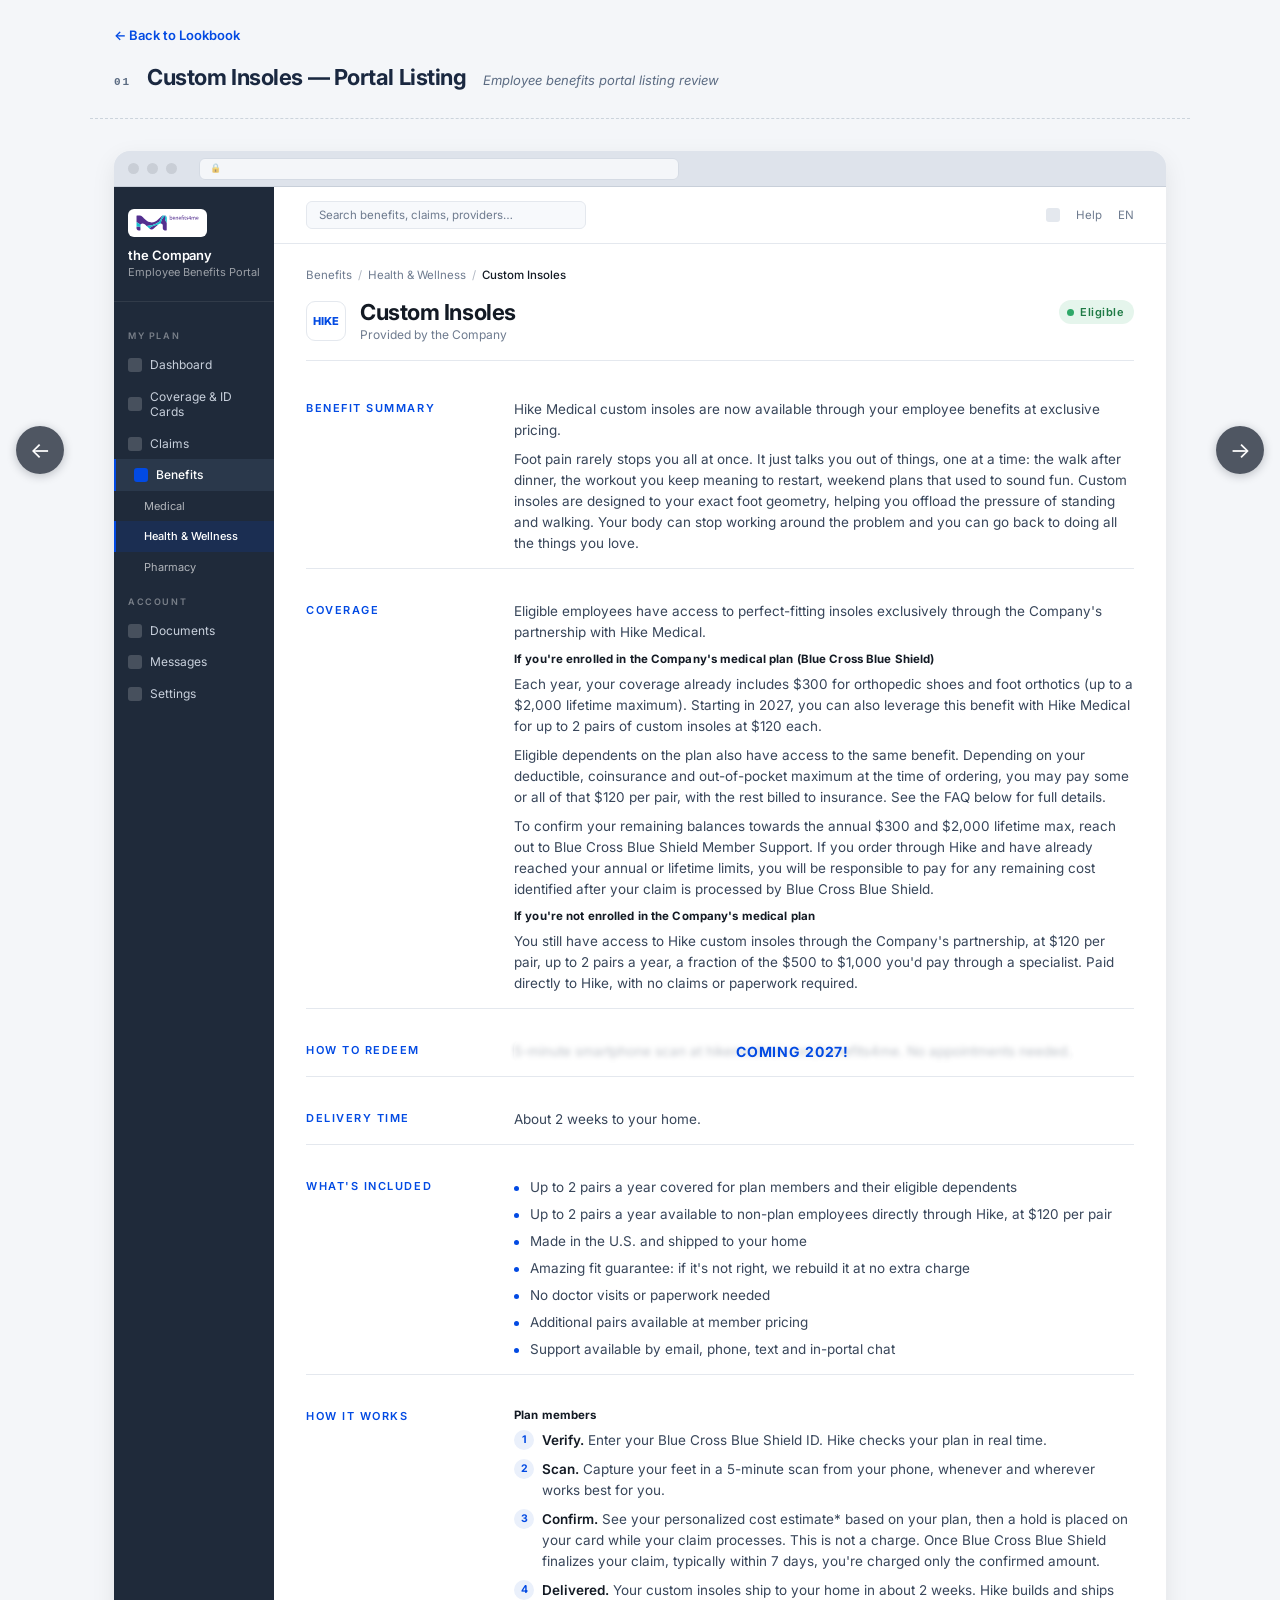
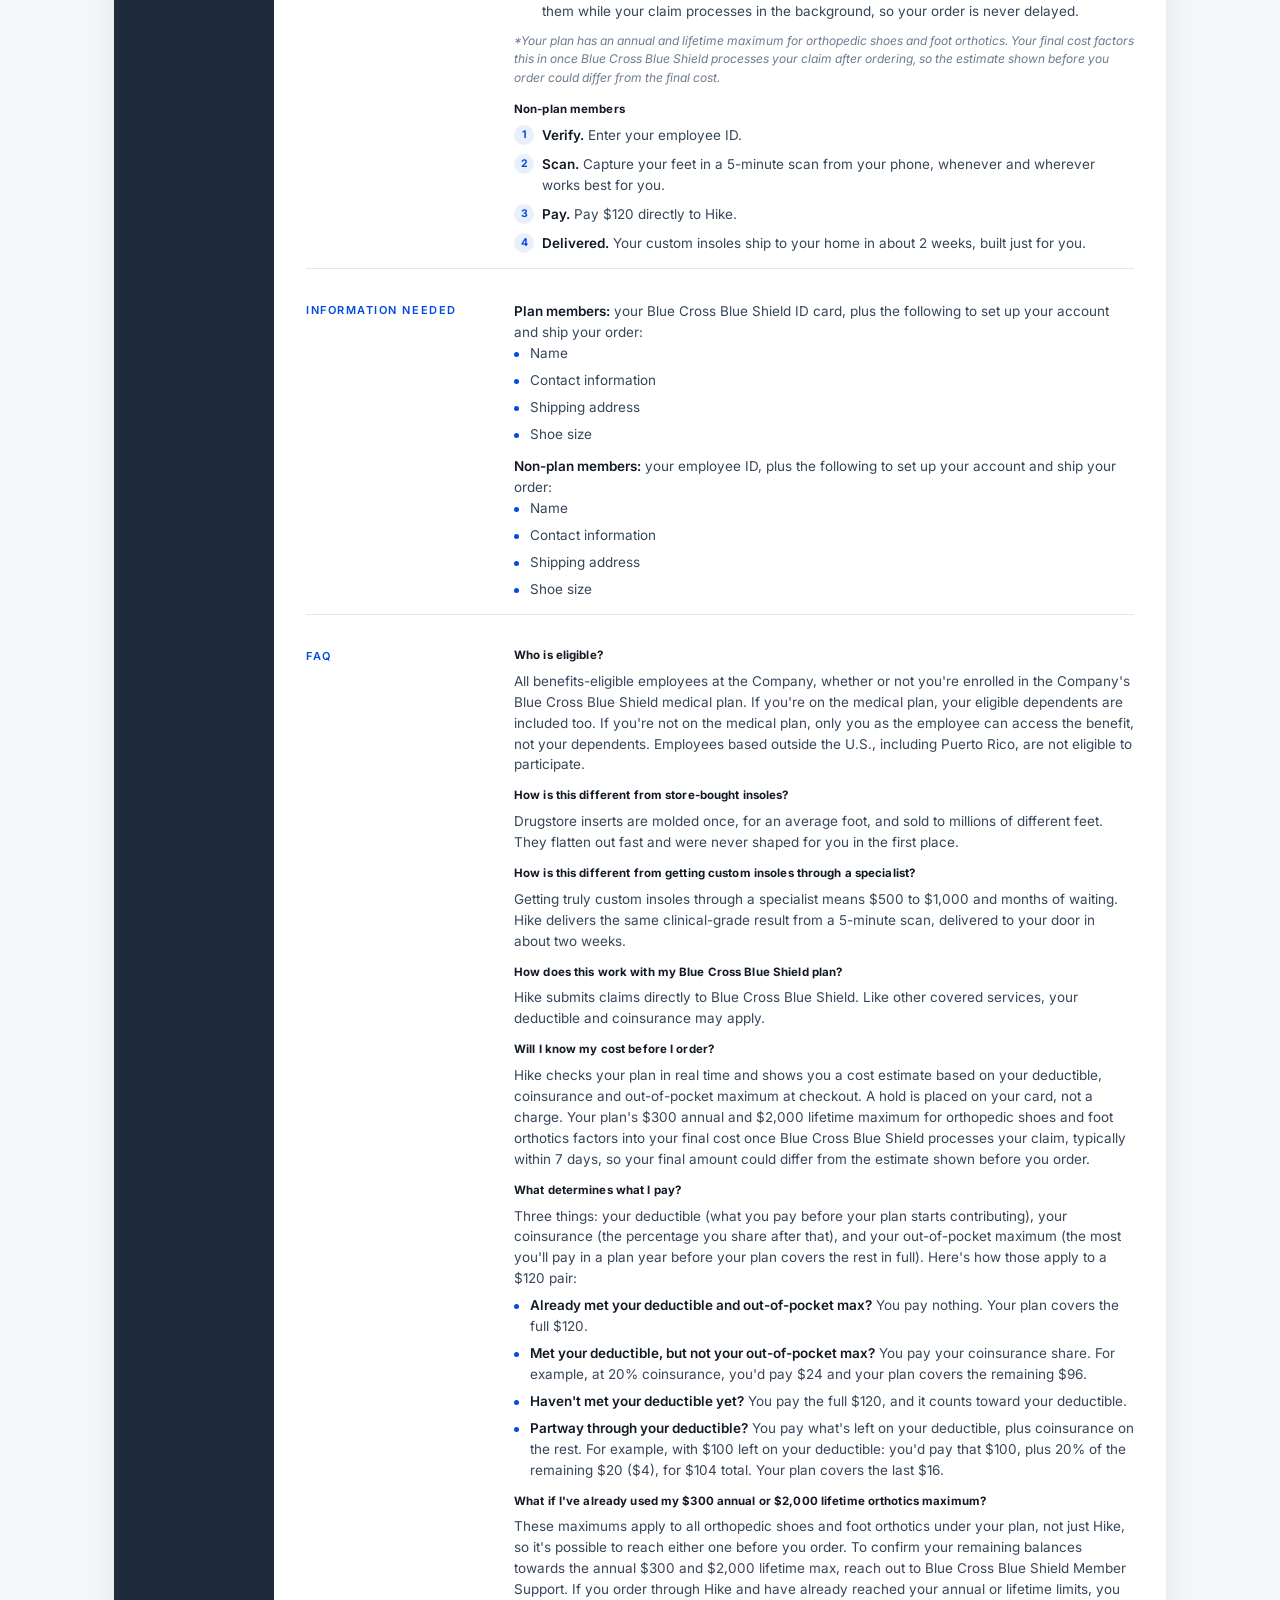
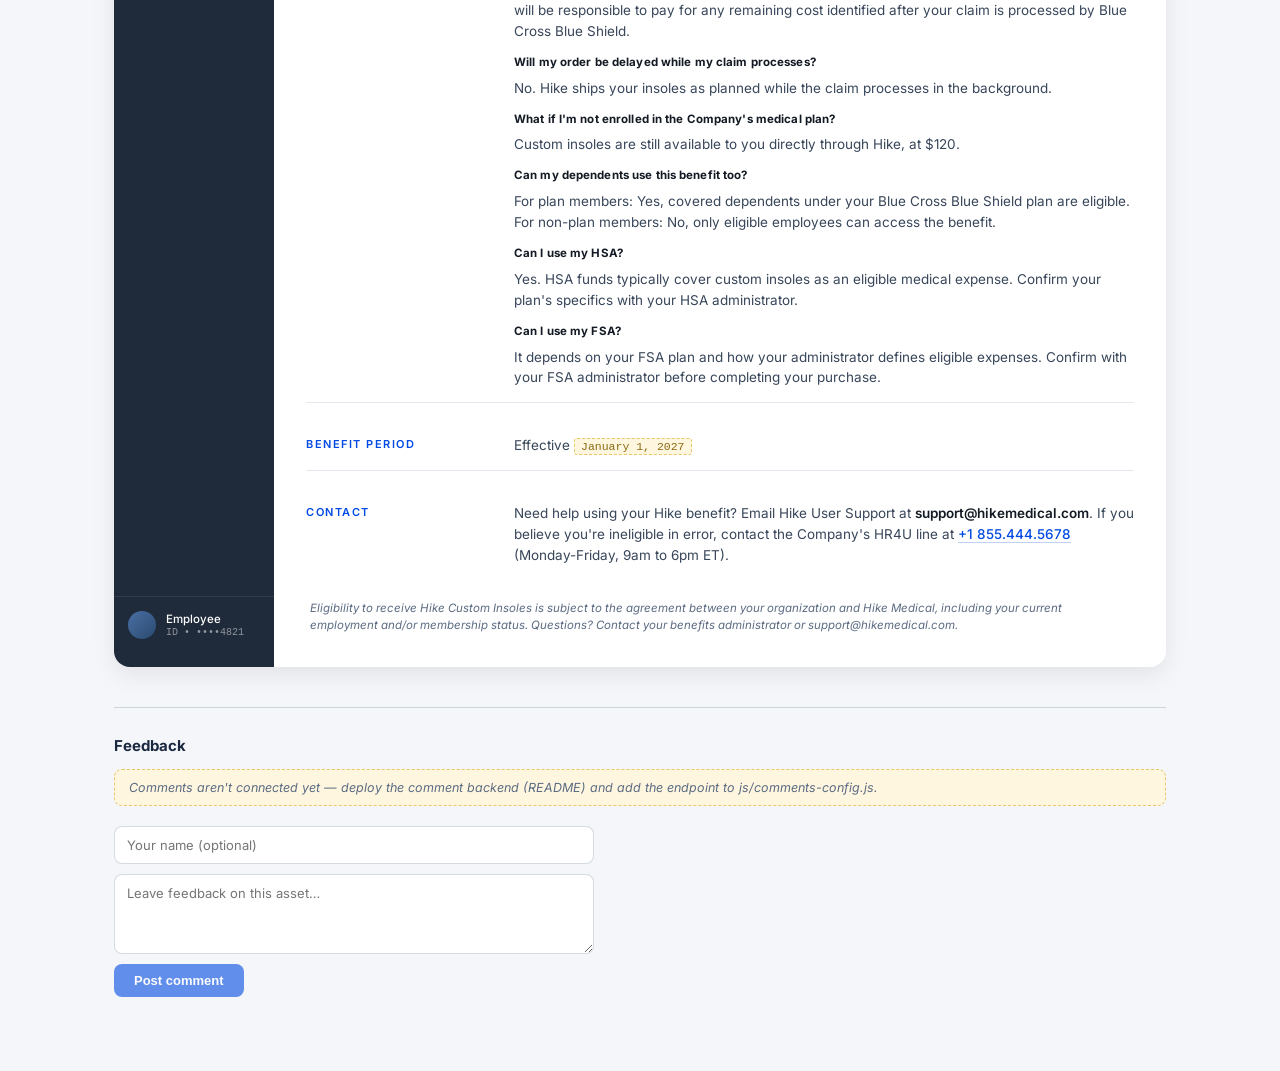
==== commit b8dbe914: "Add files via upload" ====
--- a/custom-insoles.html
+++ b/custom-insoles.html
@@ -166,7 +166,7 @@
 
             <aside class="portal-rail">
               <div class="brand">
-                <div class="org-mark">HIKE</div>
+                <div style="background:#fff; border-radius:6px; padding:6px 8px; display:inline-flex; align-items:center; margin-bottom:10px;"><img src="assets/emd-logo.svg" alt="the Company" style="height:16px; width:auto; display:block;"></div>
                 <div class="org-name">the Company</div>
                 <div class="org-sub">Employee Benefits Portal</div>
               </div>
@@ -240,13 +240,18 @@
                       <p><span class="subhead">If you're enrolled in the Company's medical plan (Blue Cross Blue Shield)</span>Each year, your coverage already includes $300 for orthopedic shoes and foot orthotics (up to a $2,000 lifetime maximum). Starting in 2027, you can also leverage this benefit with Hike Medical for up to 2 pairs of custom insoles at $120 each.</p>
                       <p>Eligible dependents on the plan also have access to the same benefit. Depending on your deductible, coinsurance and out-of-pocket maximum at the time of ordering, you may pay some or all of that $120 per pair, with the rest billed to insurance. See the FAQ below for full details.</p>
                       <p>To confirm your remaining balances towards the annual $300 and $2,000 lifetime max, reach out to Blue Cross Blue Shield Member Support. If you order through Hike and have already reached your annual or lifetime limits, you will be responsible to pay for any remaining cost identified after your claim is processed by Blue Cross Blue Shield.</p>
-                      <p><span class="subhead">If you're not enrolled in the Company's medical plan</span>You still have access to Hike custom insoles through the Company's partnership, at $120 per pair, a fraction of the $500 to $1,000 you'd pay through a specialist. Paid directly to Hike, with no claims or paperwork required.</p>
+                      <p><span class="subhead">If you're not enrolled in the Company's medical plan</span>You still have access to Hike custom insoles through the Company's partnership, at $120 per pair, up to 2 pairs a year, a fraction of the $500 to $1,000 you'd pay through a specialist. Paid directly to Hike, with no claims or paperwork required.</p>
                     </dd>
                   </div>
 
                   <div class="row">
                     <dt>How to Redeem</dt>
-                    <dd>5-minute smartphone scan at hikemedical.com/benefits4me. No appointments needed.</dd>
+                    <dd>
+                      <div style="position:relative; display:inline-block; border-radius:6px;">
+                        <div style="filter:blur(2.6px); opacity:0.72;">5-minute smartphone scan at hikemedical.com/benefits4me. No appointments needed.</div>
+                        <div style="position:absolute; inset:0; display:flex; align-items:center; justify-content:center; background:rgba(255,255,255,0.55); border-radius:inherit; pointer-events:none;"><span style="font-weight:700; font-size:14px; letter-spacing:0.06em; color:var(--portal-accent); text-transform:uppercase; text-align:center;">Coming 2027!</span></div>
+                      </div>
+                    </dd>
                   </div>
 
                   <div class="row">
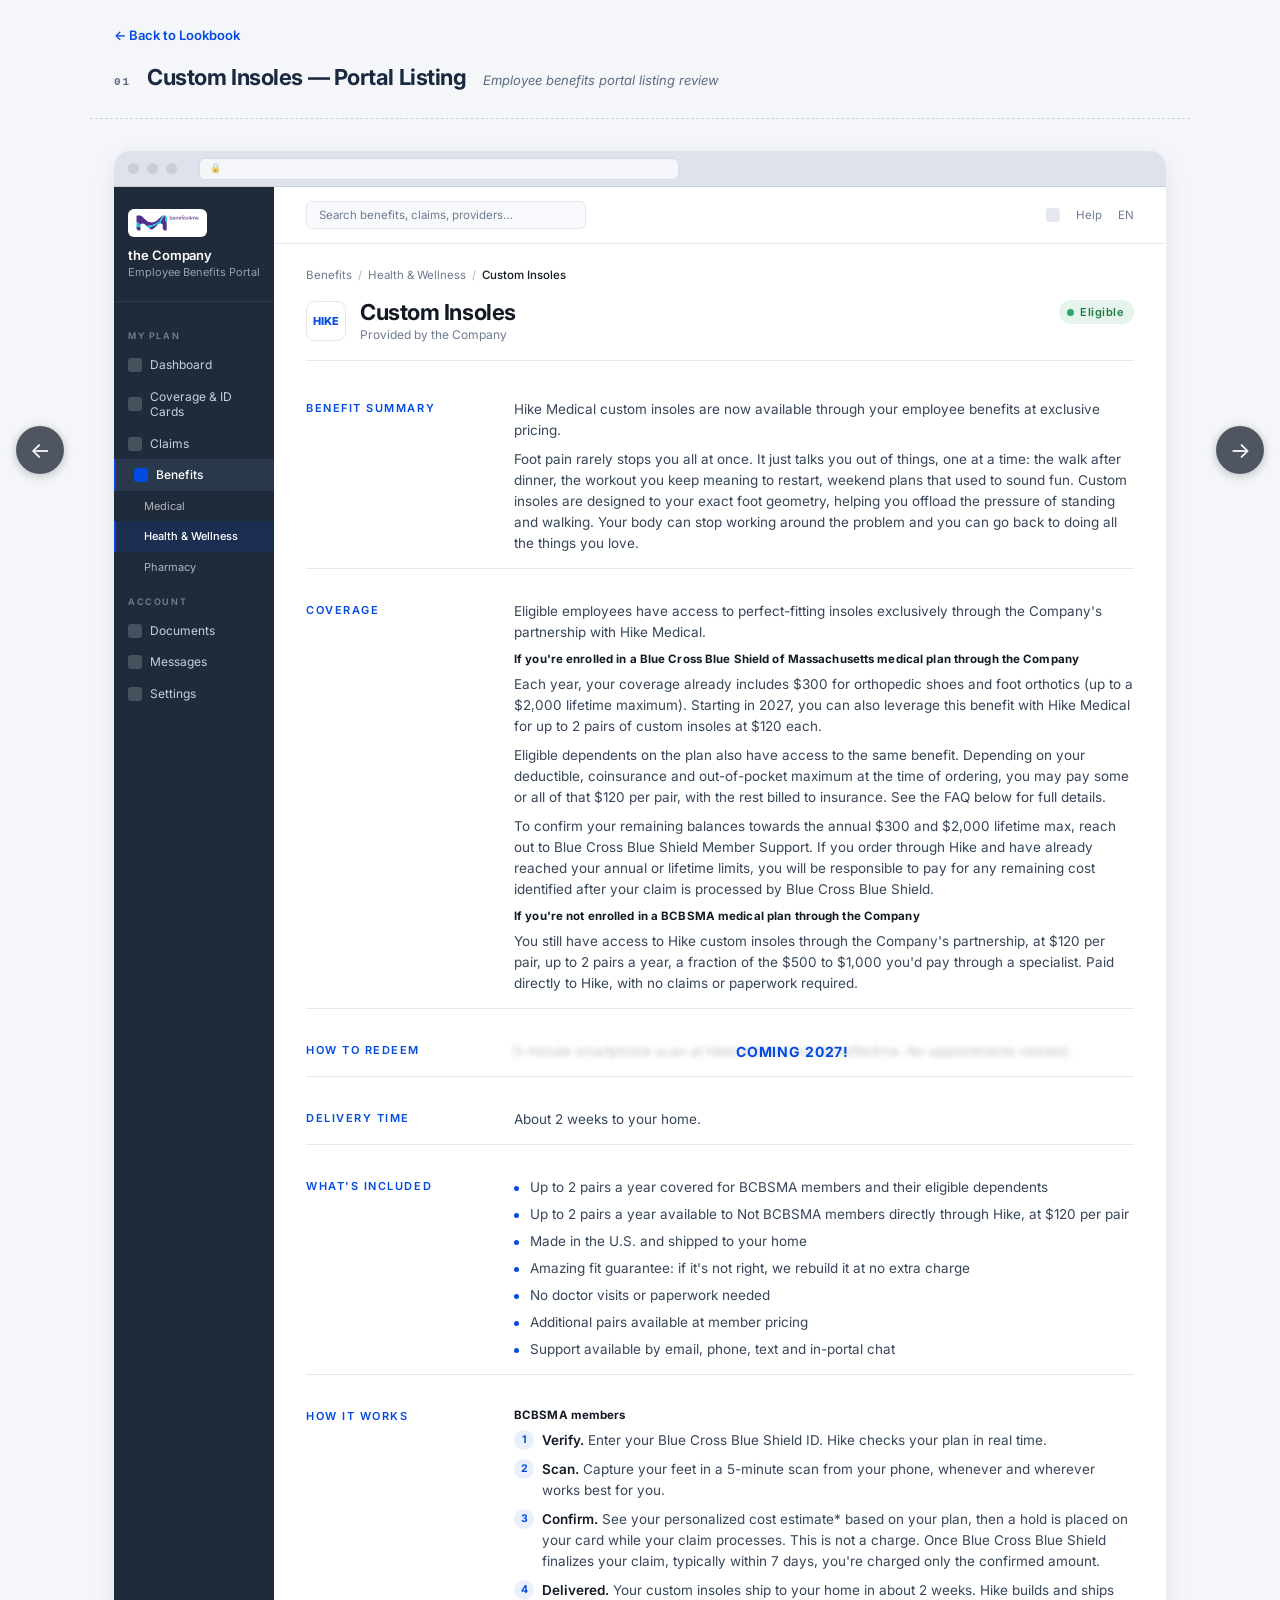
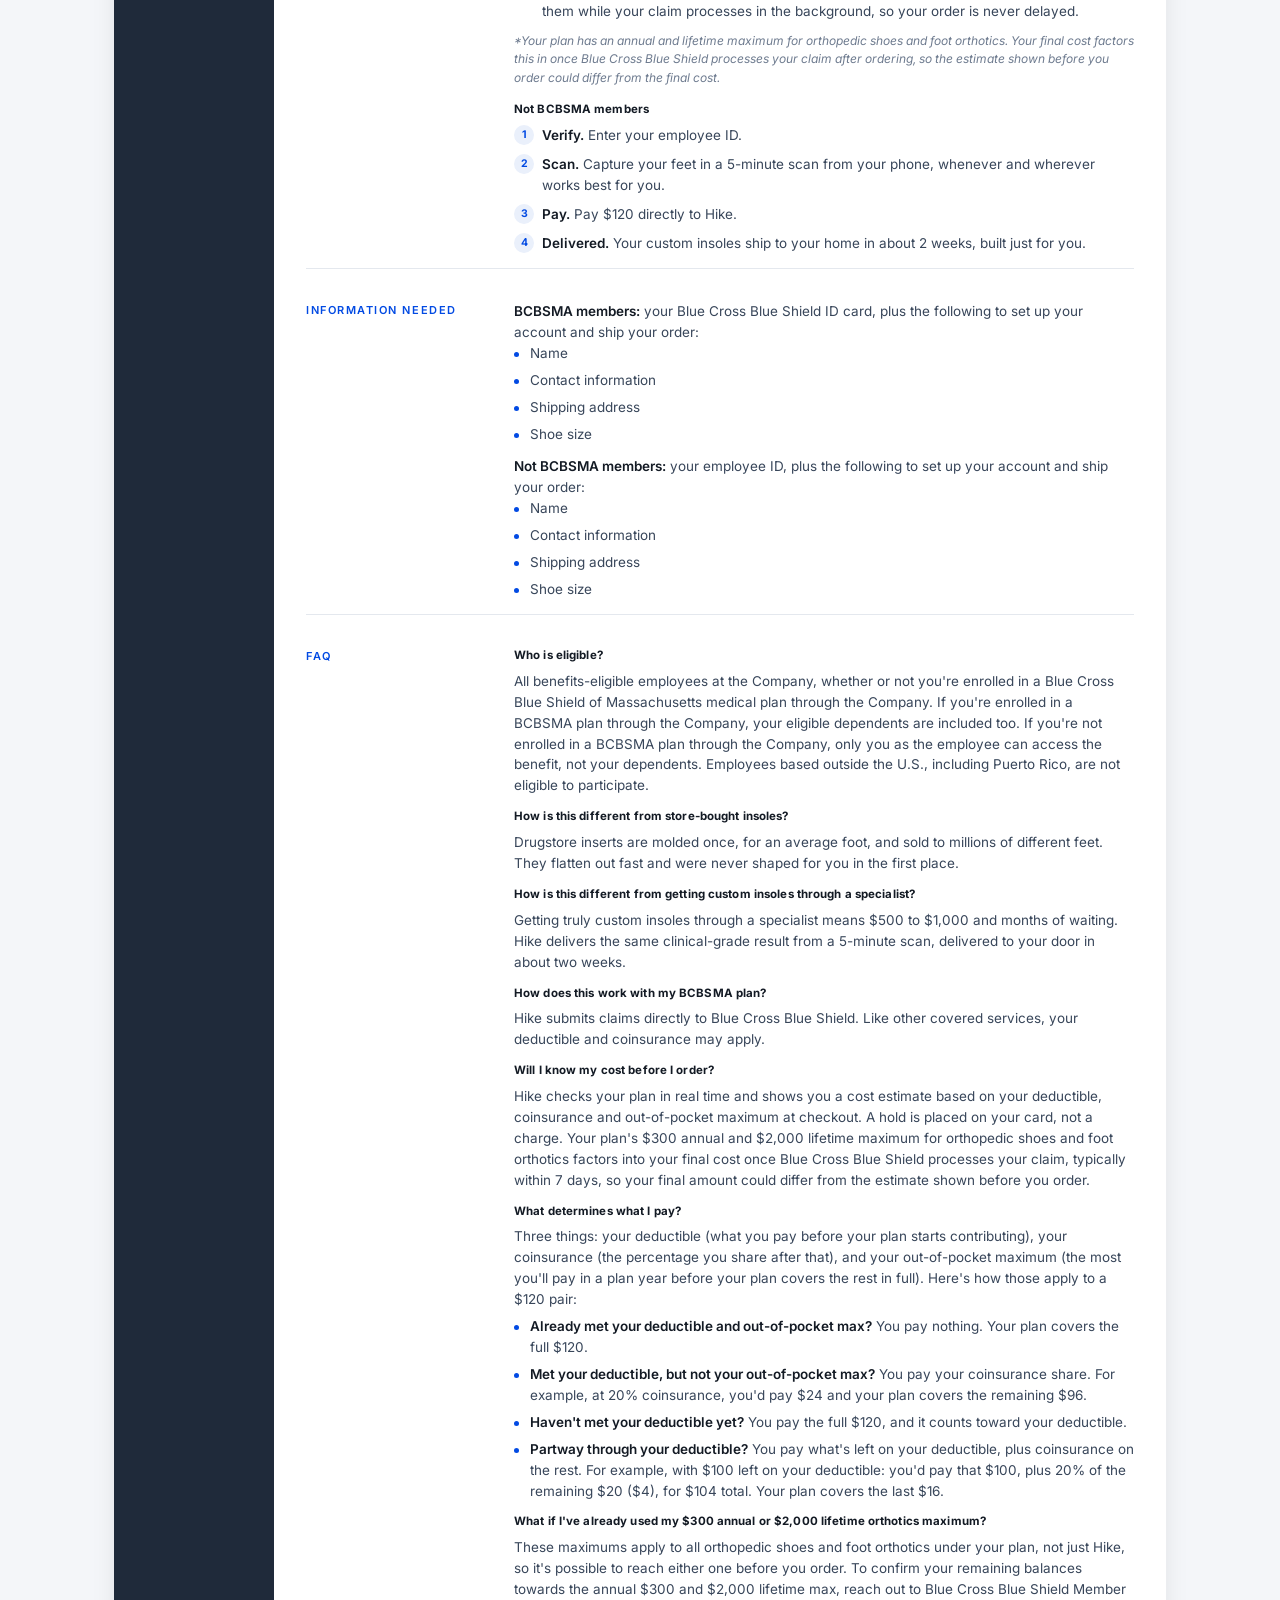
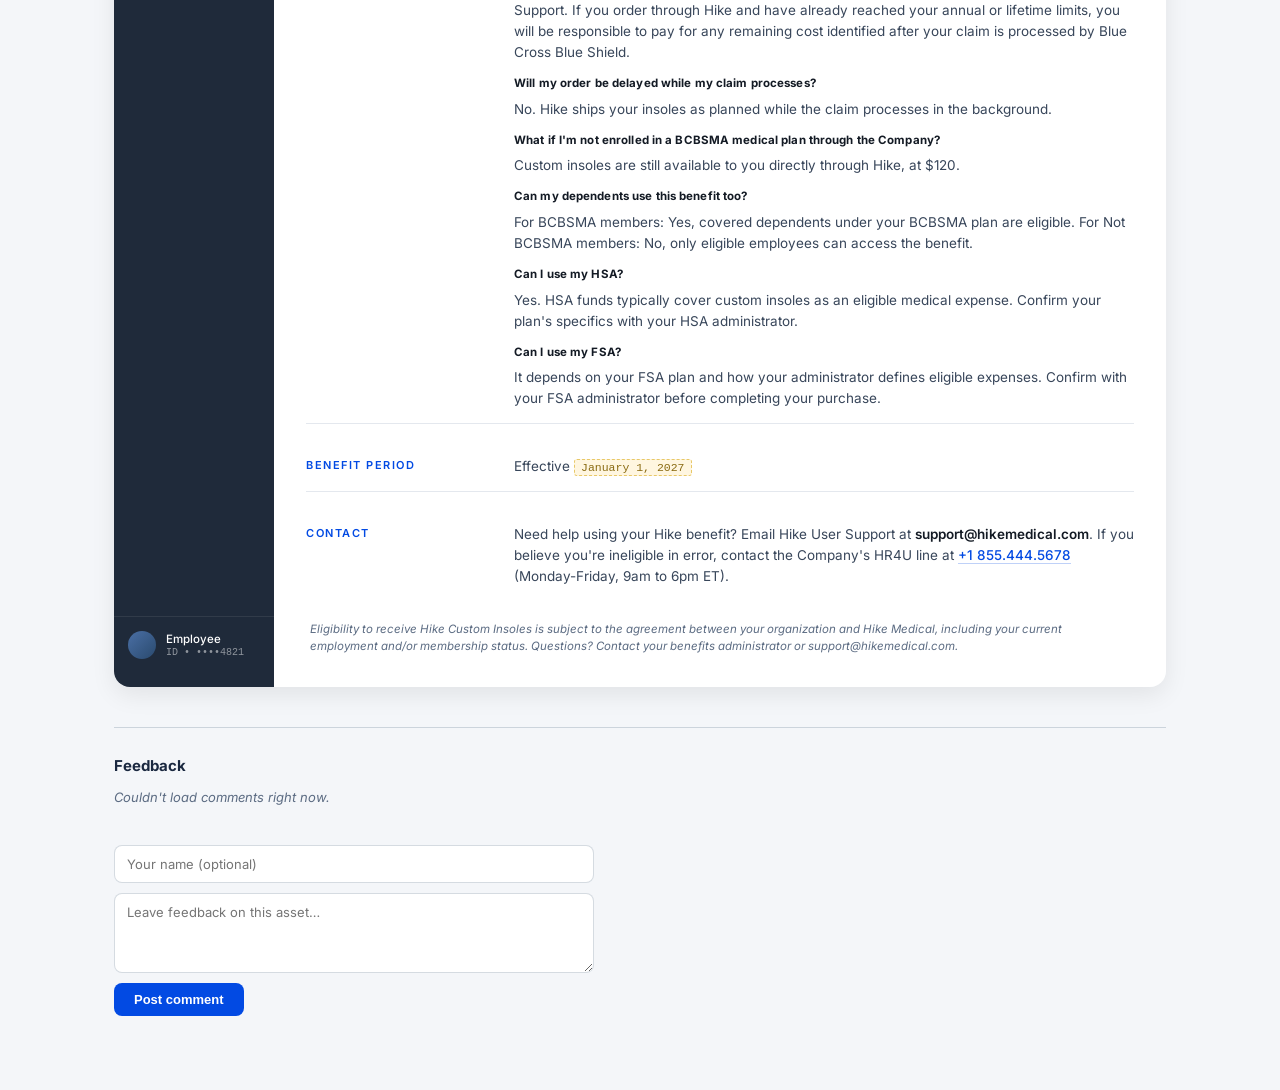
==== commit 58af8fcf: "Update custom-insoles.html" ====
--- a/custom-insoles.html
+++ b/custom-insoles.html
@@ -237,10 +237,10 @@
                     <dt>Coverage</dt>
                     <dd>
                       <p>Eligible employees have access to perfect-fitting insoles exclusively through the Company's partnership with Hike Medical.</p>
-                      <p><span class="subhead">If you're enrolled in the Company's medical plan (Blue Cross Blue Shield)</span>Each year, your coverage already includes $300 for orthopedic shoes and foot orthotics (up to a $2,000 lifetime maximum). Starting in 2027, you can also leverage this benefit with Hike Medical for up to 2 pairs of custom insoles at $120 each.</p>
+                      <p><span class="subhead">If you're enrolled in a Blue Cross Blue Shield of Massachusetts medical plan through the Company</span>Each year, your coverage already includes $300 for orthopedic shoes and foot orthotics (up to a $2,000 lifetime maximum). Starting in 2027, you can also leverage this benefit with Hike Medical for up to 2 pairs of custom insoles at $120 each.</p>
                       <p>Eligible dependents on the plan also have access to the same benefit. Depending on your deductible, coinsurance and out-of-pocket maximum at the time of ordering, you may pay some or all of that $120 per pair, with the rest billed to insurance. See the FAQ below for full details.</p>
                       <p>To confirm your remaining balances towards the annual $300 and $2,000 lifetime max, reach out to Blue Cross Blue Shield Member Support. If you order through Hike and have already reached your annual or lifetime limits, you will be responsible to pay for any remaining cost identified after your claim is processed by Blue Cross Blue Shield.</p>
-                      <p><span class="subhead">If you're not enrolled in the Company's medical plan</span>You still have access to Hike custom insoles through the Company's partnership, at $120 per pair, up to 2 pairs a year, a fraction of the $500 to $1,000 you'd pay through a specialist. Paid directly to Hike, with no claims or paperwork required.</p>
+                      <p><span class="subhead">If you're not enrolled in a BCBSMA medical plan through the Company</span>You still have access to Hike custom insoles through the Company's partnership, at $120 per pair, up to 2 pairs a year, a fraction of the $500 to $1,000 you'd pay through a specialist. Paid directly to Hike, with no claims or paperwork required.</p>
                     </dd>
                   </div>
 
@@ -263,8 +263,8 @@
                     <dt>What's Included</dt>
                     <dd>
                       <ul>
-                        <li>Up to 2 pairs a year covered for plan members and their eligible dependents</li>
-                        <li>Up to 2 pairs a year available to non-plan employees directly through Hike, at $120 per pair</li>
+                        <li>Up to 2 pairs a year covered for BCBSMA members and their eligible dependents</li>
+                        <li>Up to 2 pairs a year available to Not BCBSMA members directly through Hike, at $120 per pair</li>
                         <li>Made in the U.S. and shipped to your home</li>
                         <li>Amazing fit guarantee: if it's not right, we rebuild it at no extra charge</li>
                         <li>No doctor visits or paperwork needed</li>
@@ -277,7 +277,7 @@
                   <div class="row">
                     <dt>How It Works</dt>
                     <dd>
-                      <p><span class="subhead">Plan members</span></p>
+                      <p><span class="subhead">BCBSMA members</span></p>
                       <ol>
                         <li><span class="strong">Verify.</span> Enter your Blue Cross Blue Shield ID. Hike checks your plan in real time.</li>
                         <li><span class="strong">Scan.</span> Capture your feet in a 5-minute scan from your phone, whenever and wherever works best for you.</li>
@@ -285,7 +285,7 @@
                         <li><span class="strong">Delivered.</span> Your custom insoles ship to your home in about 2 weeks. Hike builds and ships them while your claim processes in the background, so your order is never delayed.</li>
                       </ol>
                       <p style="margin-top:10px; font-size:12px; color:var(--portal-muted); font-style:italic;">*Your plan has an annual and lifetime maximum for orthopedic shoes and foot orthotics. Your final cost factors this in once Blue Cross Blue Shield processes your claim after ordering, so the estimate shown before you order could differ from the final cost.</p>
-                      <p style="margin-top:14px;"><span class="subhead">Non-plan members</span></p>
+                      <p style="margin-top:14px;"><span class="subhead">Not BCBSMA members</span></p>
                       <ol>
                         <li><span class="strong">Verify.</span> Enter your employee ID.</li>
                         <li><span class="strong">Scan.</span> Capture your feet in a 5-minute scan from your phone, whenever and wherever works best for you.</li>
@@ -298,14 +298,14 @@
                   <div class="row">
                     <dt>Information Needed</dt>
                     <dd>
-                      <p><span class="strong">Plan members:</span> your Blue Cross Blue Shield ID card, plus the following to set up your account and ship your order:</p>
+                      <p><span class="strong">BCBSMA members:</span> your Blue Cross Blue Shield ID card, plus the following to set up your account and ship your order:</p>
                       <ul>
                         <li>Name</li>
                         <li>Contact information</li>
                         <li>Shipping address</li>
                         <li>Shoe size</li>
                       </ul>
-                      <p style="margin-top:12px;"><span class="strong">Non-plan members:</span> your employee ID, plus the following to set up your account and ship your order:</p>
+                      <p style="margin-top:12px;"><span class="strong">Not BCBSMA members:</span> your employee ID, plus the following to set up your account and ship your order:</p>
                       <ul>
                         <li>Name</li>
                         <li>Contact information</li>
@@ -318,10 +318,10 @@
                   <div class="row">
                     <dt>FAQ</dt>
                     <dd>
-                      <p><span class="subhead">Who is eligible?</span>All benefits-eligible employees at the Company, whether or not you're enrolled in the Company's Blue Cross Blue Shield medical plan. If you're on the medical plan, your eligible dependents are included too. If you're not on the medical plan, only you as the employee can access the benefit, not your dependents. Employees based outside the U.S., including Puerto Rico, are not eligible to participate.</p>
+                      <p><span class="subhead">Who is eligible?</span>All benefits-eligible employees at the Company, whether or not you're enrolled in a Blue Cross Blue Shield of Massachusetts medical plan through the Company. If you're enrolled in a BCBSMA plan through the Company, your eligible dependents are included too. If you're not enrolled in a BCBSMA plan through the Company, only you as the employee can access the benefit, not your dependents. Employees based outside the U.S., including Puerto Rico, are not eligible to participate.</p>
                       <p style="margin-top:12px;"><span class="subhead">How is this different from store-bought insoles?</span>Drugstore inserts are molded once, for an average foot, and sold to millions of different feet. They flatten out fast and were never shaped for you in the first place.</p>
                       <p style="margin-top:12px;"><span class="subhead">How is this different from getting custom insoles through a specialist?</span>Getting truly custom insoles through a specialist means $500 to $1,000 and months of waiting. Hike delivers the same clinical-grade result from a 5-minute scan, delivered to your door in about two weeks.</p>
-                      <p style="margin-top:12px;"><span class="subhead">How does this work with my Blue Cross Blue Shield plan?</span>Hike submits claims directly to Blue Cross Blue Shield. Like other covered services, your deductible and coinsurance may apply.</p>
+                      <p style="margin-top:12px;"><span class="subhead">How does this work with my BCBSMA plan?</span>Hike submits claims directly to Blue Cross Blue Shield. Like other covered services, your deductible and coinsurance may apply.</p>
                       <p style="margin-top:12px;"><span class="subhead">Will I know my cost before I order?</span>Hike checks your plan in real time and shows you a cost estimate based on your deductible, coinsurance and out-of-pocket maximum at checkout. A hold is placed on your card, not a charge. Your plan's $300 annual and $2,000 lifetime maximum for orthopedic shoes and foot orthotics factors into your final cost once Blue Cross Blue Shield processes your claim, typically within 7 days, so your final amount could differ from the estimate shown before you order.</p>
                       <p style="margin-top:12px;"><span class="subhead">What determines what I pay?</span>Three things: your deductible (what you pay before your plan starts contributing), your coinsurance (the percentage you share after that), and your out-of-pocket maximum (the most you'll pay in a plan year before your plan covers the rest in full). Here's how those apply to a $120 pair:</p>
                       <ul style="margin-top:6px;">
@@ -332,8 +332,8 @@
                       </ul>
                       <p style="margin-top:12px;"><span class="subhead">What if I've already used my $300 annual or $2,000 lifetime orthotics maximum?</span>These maximums apply to all orthopedic shoes and foot orthotics under your plan, not just Hike, so it's possible to reach either one before you order. To confirm your remaining balances towards the annual $300 and $2,000 lifetime max, reach out to Blue Cross Blue Shield Member Support. If you order through Hike and have already reached your annual or lifetime limits, you will be responsible to pay for any remaining cost identified after your claim is processed by Blue Cross Blue Shield.</p>
                       <p style="margin-top:12px;"><span class="subhead">Will my order be delayed while my claim processes?</span>No. Hike ships your insoles as planned while the claim processes in the background.</p>
-                      <p style="margin-top:12px;"><span class="subhead">What if I'm not enrolled in the Company's medical plan?</span>Custom insoles are still available to you directly through Hike, at $120.</p>
-                      <p style="margin-top:12px;"><span class="subhead">Can my dependents use this benefit too?</span>For plan members: Yes, covered dependents under your Blue Cross Blue Shield plan are eligible. For non-plan members: No, only eligible employees can access the benefit.</p>
+                      <p style="margin-top:12px;"><span class="subhead">What if I'm not enrolled in a BCBSMA medical plan through the Company?</span>Custom insoles are still available to you directly through Hike, at $120.</p>
+                      <p style="margin-top:12px;"><span class="subhead">Can my dependents use this benefit too?</span>For BCBSMA members: Yes, covered dependents under your BCBSMA plan are eligible. For Not BCBSMA members: No, only eligible employees can access the benefit.</p>
                       <p style="margin-top:12px;"><span class="subhead">Can I use my HSA?</span>Yes. HSA funds typically cover custom insoles as an eligible medical expense. Confirm your plan's specifics with your HSA administrator.</p>
                       <p style="margin-top:12px;"><span class="subhead">Can I use my FSA?</span>It depends on your FSA plan and how your administrator defines eligible expenses. Confirm with your FSA administrator before completing your purchase.</p>
                     </dd>
